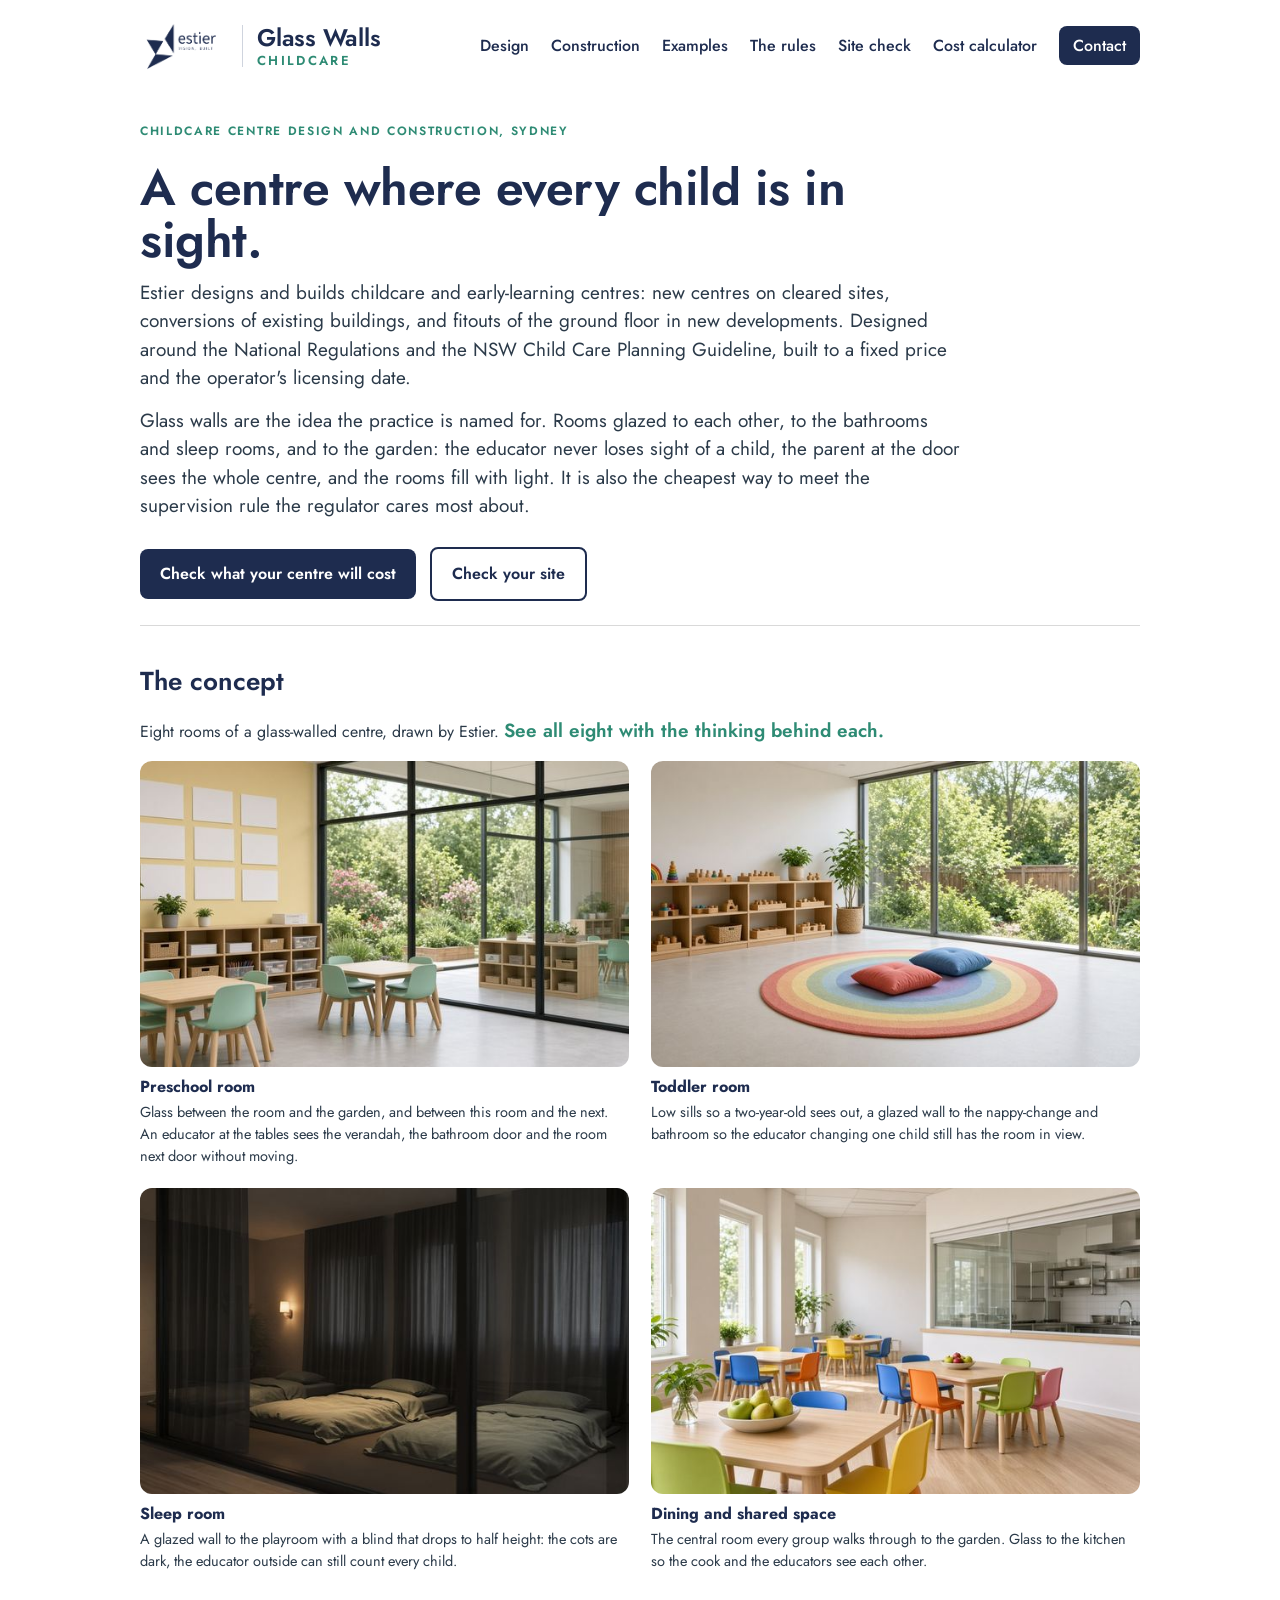
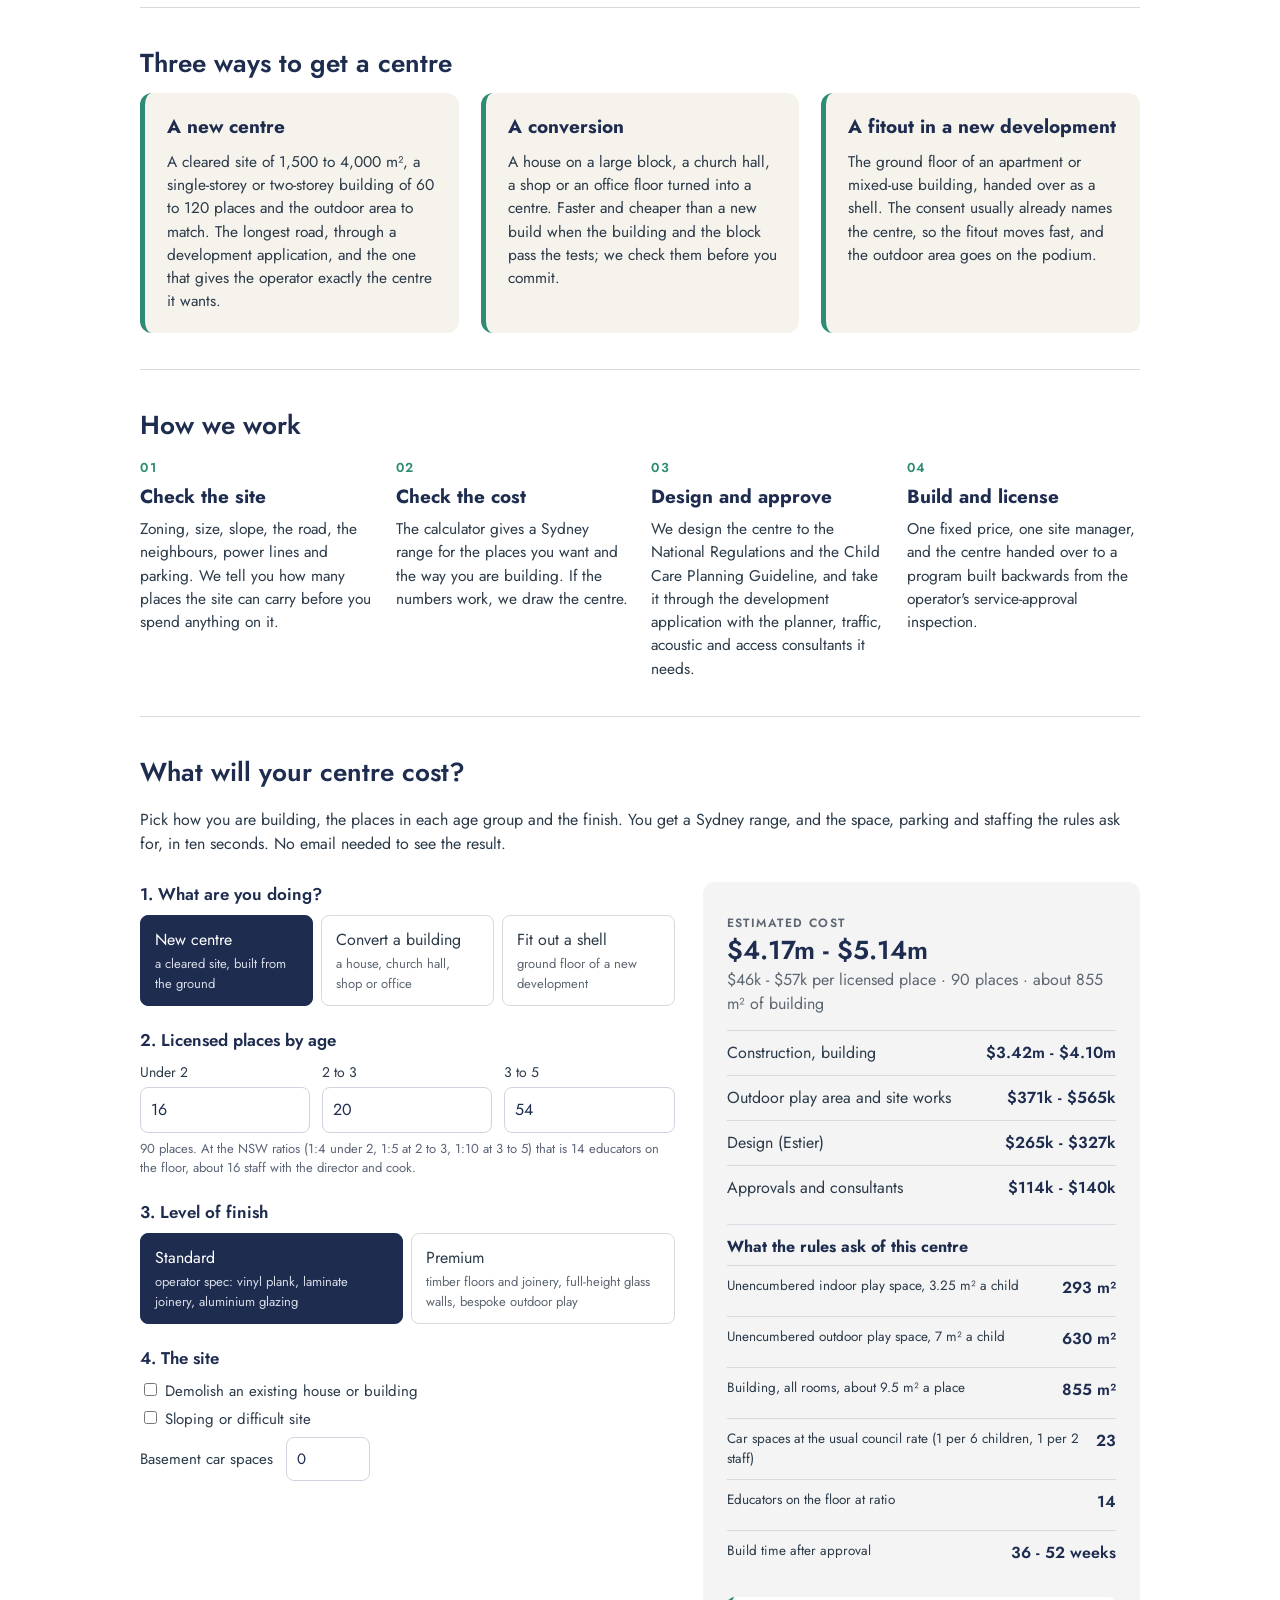
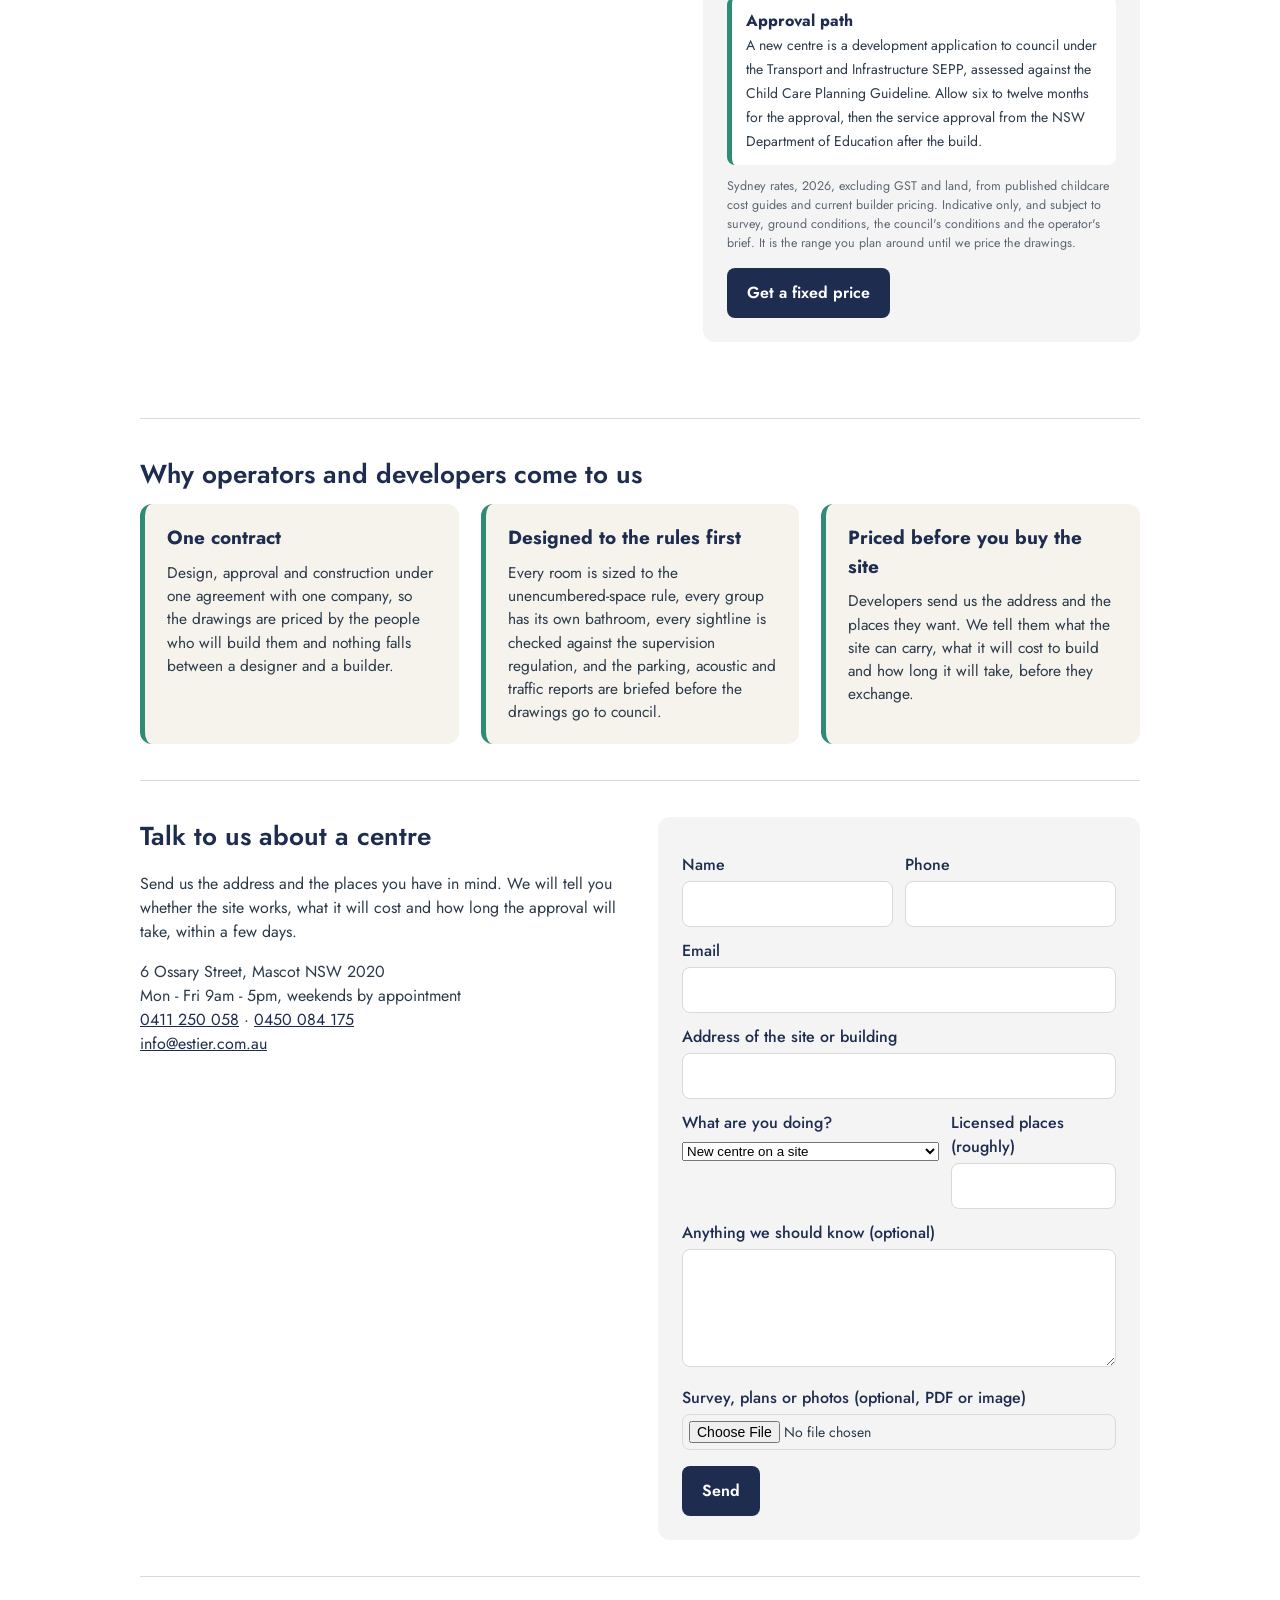
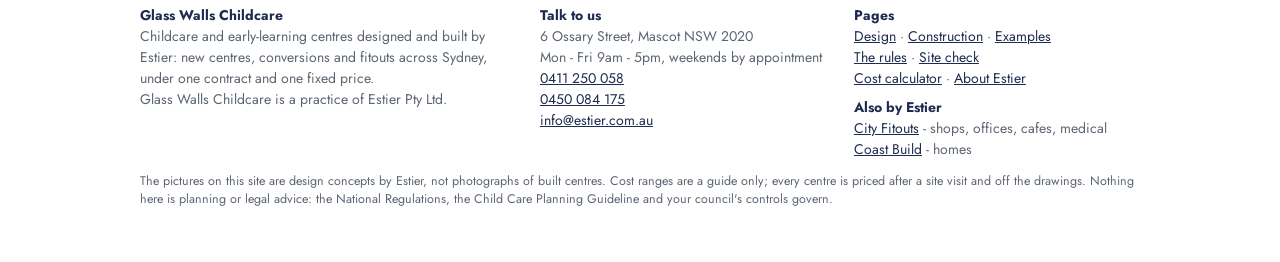
==== index.html @ da76c8db "Glass Walls Childcare: first build of the childcare design-and-construction site Co-Authored-By: Cla" ====
<!doctype html>
<html lang="en-AU">
<head>
<meta charset="utf-8">
<meta name="viewport" content="width=device-width,initial-scale=1">
<title>Glass Walls Childcare - childcare centre design and construction, Sydney | Estier</title>
<meta name="description" content="Estier designs and builds childcare and early-learning centres across Sydney: new centres, conversions and fitouts, designed around the National Regulations and built to a fixed price. Check the cost of your centre in ten seconds.">
<link rel="canonical" href="https://glasswallschildcare.com/">
<meta property="og:title" content="Glass Walls Childcare - childcare centre design and construction, Sydney | Estier">
<meta property="og:description" content="Estier designs and builds childcare and early-learning centres across Sydney: new centres, conversions and fitouts, designed around the National Regulations and built to a fixed price. Check the cost of your centre in ten seconds.">
<meta property="og:url" content="https://glasswallschildcare.com/">
<meta property="og:type" content="website">
<meta property="og:image" content="https://glasswallschildcare.com/images/preschool-room.jpg">
<link rel="icon" href="data:image/svg+xml,%3Csvg xmlns='http://www.w3.org/2000/svg' viewBox='0 0 48 48'%3E%3Crect x='6' y='8' width='36' height='32' rx='3' fill='none' stroke='%231E2C4F' stroke-width='4'/%3E%3Cline x1='24' y1='8' x2='24' y2='40' stroke='%232E8B74' stroke-width='4'/%3E%3Cline x1='6' y1='24' x2='42' y2='24' stroke='%232E8B74' stroke-width='4'/%3E%3C/svg%3E">
<link rel="preconnect" href="https://fonts.googleapis.com"><link rel="preconnect" href="https://fonts.gstatic.com" crossorigin>
<link href="https://fonts.googleapis.com/css2?family=Jost:wght@400;500;600;700&display=swap" rel="stylesheet">
<link rel="stylesheet" href="/style.css">
<link rel="stylesheet" href="/gw.css">
<script async src="https://www.googletagmanager.com/gtag/js?id=G-9XJ7DRJZG0"></script><script>window.dataLayer=window.dataLayer||[];function gtag(){dataLayer.push(arguments);}gtag("js",new Date());gtag("config","G-9XJ7DRJZG0");</script>
</head>
<body>
<div class="wrap">
  <header class="top">
    <a class="brand" href="/"><img src="/images/estier-logo.png" alt="Estier" width="118" height="75"><span class="bname"><b>Glass Walls</b><small>Childcare</small></span></a>
    <nav><a href="/childcare-centre-design-sydney">Design</a><a href="/childcare-centre-construction-sydney">Construction</a><a href="/examples">Examples</a><a href="/childcare-centre-rules-nsw">The rules</a><a href="/childcare-site-check">Site check</a><a href="/childcare-centre-cost">Cost calculator</a><a class="cta" href="/contact">Contact</a></nav>
  </header>

  <section class="hero">
    <div class="kick">Childcare centre design and construction, Sydney</div>
    <h1>A centre where every child is in sight.</h1>
    <p>Estier designs and builds childcare and early-learning centres: new centres on cleared sites, conversions of existing buildings, and fitouts of the ground floor in new developments. Designed around the National Regulations and the NSW Child Care Planning Guideline, built to a fixed price and the operator's licensing date.</p>
    <p>Glass walls are the idea the practice is named for. Rooms glazed to each other, to the bathrooms and sleep rooms, and to the garden: the educator never loses sight of a child, the parent at the door sees the whole centre, and the rooms fill with light. It is also the cheapest way to meet the supervision rule the regulator cares most about.</p>
    <p><a class="btn" href="/childcare-centre-cost">Check what your centre will cost</a> <a class="btn ghost" href="/childcare-site-check">Check your site</a></p>
  </section>
  <section class="band">
    <h2>The concept</h2>
    <p>Eight rooms of a glass-walled centre, drawn by Estier. <a class="textlink" href="/examples">See all eight with the thinking behind each.</a></p>
    <div class="gallery"><figure><a href="/examples#preschool-room"><img src="/images/preschool-room-s.jpg" alt="Preschool room: childcare design concept" loading="lazy" width="640" height="360"></a><figcaption><b>Preschool room</b> Glass between the room and the garden, and between this room and the next. An educator at the tables sees the verandah, the bathroom door and the room next door without moving.</figcaption></figure><figure><a href="/examples#toddler-room"><img src="/images/toddler-room-s.jpg" alt="Toddler room: childcare design concept" loading="lazy" width="640" height="360"></a><figcaption><b>Toddler room</b> Low sills so a two-year-old sees out, a glazed wall to the nappy-change and bathroom so the educator changing one child still has the room in view.</figcaption></figure><figure><a href="/examples#sleep-room"><img src="/images/sleep-room-s.jpg" alt="Sleep room: childcare design concept" loading="lazy" width="640" height="360"></a><figcaption><b>Sleep room</b> A glazed wall to the playroom with a blind that drops to half height: the cots are dark, the educator outside can still count every child.</figcaption></figure><figure><a href="/examples#dining-room"><img src="/images/dining-room-s.jpg" alt="Dining and shared space: childcare design concept" loading="lazy" width="640" height="360"></a><figcaption><b>Dining and shared space</b> The central room every group walks through to the garden. Glass to the kitchen so the cook and the educators see each other.</figcaption></figure></div>
  </section>
  <section class="band">
    <h2>Three ways to get a centre</h2>
    <div class="cards three">
      <div class="card"><h3><a href="/childcare-centre-construction-sydney#new">A new centre</a></h3><p>A cleared site of 1,500 to 4,000 m², a single-storey or two-storey building of 60 to 120 places and the outdoor area to match. The longest road, through a development application, and the one that gives the operator exactly the centre it wants.</p></div>
      <div class="card"><h3><a href="/childcare-centre-construction-sydney#convert">A conversion</a></h3><p>A house on a large block, a church hall, a shop or an office floor turned into a centre. Faster and cheaper than a new build when the building and the block pass the tests; we check them before you commit.</p></div>
      <div class="card"><h3><a href="/childcare-centre-construction-sydney#shell">A fitout in a new development</a></h3><p>The ground floor of an apartment or mixed-use building, handed over as a shell. The consent usually already names the centre, so the fitout moves fast, and the outdoor area goes on the podium.</p></div>
    </div>
  </section>
  
  <section class="band">
    <h2>How we work</h2>
    <div class="steps four">
      <div><span class="num">01</span><h3>Check the site</h3><p>Zoning, size, slope, the road, the neighbours, power lines and parking. We tell you how many places the site can carry before you spend anything on it.</p></div>
      <div><span class="num">02</span><h3>Check the cost</h3><p>The calculator gives a Sydney range for the places you want and the way you are building. If the numbers work, we draw the centre.</p></div>
      <div><span class="num">03</span><h3>Design and approve</h3><p>We design the centre to the National Regulations and the Child Care Planning Guideline, and take it through the development application with the planner, traffic, acoustic and access consultants it needs.</p></div>
      <div><span class="num">04</span><h3>Build and license</h3><p>One fixed price, one site manager, and the centre handed over to a program built backwards from the operator's service-approval inspection.</p></div>
    </div>
  </section>
  
  <section class="band" id="checker">
    <h2>What will your centre cost?</h2>
    <p>Pick how you are building, the places in each age group and the finish. You get a Sydney range, and the space, parking and staffing the rules ask for, in ten seconds. No email needed to see the result.</p>
    
  <div class="calc" id="calc">
    <div>
      <div class="q"><label class="h">1. What are you doing?</label>
        <div class="opts" id="type">
          <button class="opt on" data-v="new">New centre<small>a cleared site, built from the ground</small></button>
          <button class="opt" data-v="conv">Convert a building<small>a house, church hall, shop or office</small></button>
          <button class="opt" data-v="shell">Fit out a shell<small>ground floor of a new development</small></button>
        </div></div>
      <div class="q"><label class="h">2. Licensed places by age</label>
        <div class="three"><div><label for="p0">Under 2</label><input type="number" id="p0" value="16" min="0" max="80" step="1"></div><div><label for="p2">2 to 3</label><input type="number" id="p2" value="20" min="0" max="80" step="1"></div><div><label for="p3">3 to 5</label><input type="number" id="p3" value="54" min="0" max="150" step="1"></div></div>
        <p class="hint" id="placesHint"></p></div>
      <div class="q"><label class="h">3. Level of finish</label>
        <div class="opts" id="grade">
          <button class="opt on" data-v="std">Standard<small>operator spec: vinyl plank, laminate joinery, aluminium glazing</small></button>
          <button class="opt" data-v="prem">Premium<small>timber floors and joinery, full-height glass walls, bespoke outdoor play</small></button>
        </div></div>
      <div class="q"><label class="h">4. The site</label>
        <label class="chk nb"><input type="checkbox" id="demo"> Demolish an existing house or building</label>
        <label class="chk"><input type="checkbox" id="slope"> Sloping or difficult site</label>
        <label class="chk nb">Basement car spaces <input type="number" id="bays" value="0" min="0" max="60" style="width:84px;margin-left:8px"></label></div>
    </div>
    <aside class="result" id="result">
      <div class="cap">Estimated cost</div>
      <div class="big" id="cost">-</div>
      <div class="sub" id="perplace">-</div>
      <div class="row"><span>Construction, building</span><b id="cCon">-</b></div>
      <div class="row"><span>Outdoor play area and site works</span><b id="cOut">-</b></div>
      <div class="row"><span>Design (Estier)</span><b id="cDes">-</b></div>
      <div class="row"><span>Approvals and consultants</span><b id="cApp">-</b></div>
      <div class="mins" id="mins"></div>
      <div class="appr" id="appr"></div>
      <div class="fine">Sydney rates, 2026, excluding GST and land, from published childcare cost guides and current builder pricing. Indicative only, and subject to survey, ground conditions, the council's conditions and the operator's brief. It is the range you plan around until we price the drawings.</div>
      <p style="margin:16px 0 0"><a class="btn" href="/contact">Get a fixed price</a></p>
    </aside>
  </div>

  </section>
  <section class="band">
    <h2>Why operators and developers come to us</h2>
    <div class="cards three">
      <div class="card"><h3>One contract</h3><p>Design, approval and construction under one agreement with one company, so the drawings are priced by the people who will build them and nothing falls between a designer and a builder.</p></div>
      <div class="card"><h3>Designed to the rules first</h3><p>Every room is sized to the unencumbered-space rule, every group has its own bathroom, every sightline is checked against the supervision regulation, and the parking, acoustic and traffic reports are briefed before the drawings go to council.</p></div>
      <div class="card"><h3>Priced before you buy the site</h3><p>Developers send us the address and the places they want. We tell them what the site can carry, what it will cost to build and how long it will take, before they exchange.</p></div>
    </div>
  </section>
  <section class="band two-col">
    <div>
      <h2>Talk to us about a centre</h2>
      <p>Send us the address and the places you have in mind. We will tell you whether the site works, what it will cost and how long the approval will take, within a few days.</p>
      <p>6 Ossary Street, Mascot NSW 2020<br>Mon - Fri 9am - 5pm, weekends by appointment<br><a href="tel:0411250058">0411 250 058</a> · <a href="tel:0450084175">0450 084 175</a><br><a href="mailto:info@estier.com.au">info@estier.com.au</a></p>
    </div>
    
    <form class="form" name="childcare-enquiry" method="POST" enctype="multipart/form-data" data-netlify="true" action="/thanks.html">
      <input type="hidden" name="form-name" value="childcare-enquiry">
      <input type="hidden" name="page" value="home">
      <input type="hidden" name="calculator" id="calcField">
      <div class="two"><div><label for="name">Name</label><input id="name" name="name" required></div><div><label for="phone">Phone</label><input id="phone" name="phone" type="tel" required></div></div>
      <label for="email">Email</label><input id="email" name="email" type="email" required>
      <label for="address">Address of the site or building</label><input id="address" name="address" required>
      <div class="two"><div><label for="ptype">What are you doing?</label>
      <select id="ptype" name="project_type"><option>New centre on a site</option><option>Converting an existing building</option><option>Fitting out a shell in a new development</option><option>Not sure yet - checking a site</option></select></div>
      <div><label for="places">Licensed places (roughly)</label><input id="places" name="places" type="number" min="0" max="300"></div></div>
      <label for="notes">Anything we should know (optional)</label><textarea id="notes" name="notes" rows="4"></textarea>
      <label for="plan">Survey, plans or photos (optional, PDF or image)</label><input type="file" id="plan" name="plan" accept="image/*,.pdf">
      <p style="margin:16px 0 0"><button class="btn" type="submit">Send</button></p>
    </form>
  </section>
<script type="application/ld+json">{"@context":"https://schema.org","@type":"GeneralContractor","name":"Glass Walls Childcare by Estier","url":"https://glasswallschildcare.com/","telephone":"+61 0411 250 058","email":"info@estier.com.au","image":"https://glasswallschildcare.com/images/preschool-room.jpg","areaServed":"Sydney, NSW","address":{"@type":"PostalAddress","streetAddress":"6 Ossary Street","addressLocality":"Mascot","addressRegion":"NSW","postalCode":"2020","addressCountry":"AU"},"description":"Childcare and early-learning centre design and construction in Sydney: new centres, conversions and fitouts, designed to the National Regulations and built to a fixed price."}</script>

<script>
// Sydney 2026 ranges per m2 of building, by scenario and finish. Building area allowed at 9.5 m2 per licensed place (playrooms at 3.25 m2 unencumbered, plus cot rooms, bathrooms, kitchen, laundry, staff, storage, circulation).
const T={new:{name:'New centre',gfa:9.5,r:{std:[4000,4800],prem:[4800,5800]},out:{std:[350,500],prem:[500,750]},site:[150000,250000],weeks:[36,52],
   ap:'A new centre is a development application to council under the Transport and Infrastructure SEPP, assessed against the Child Care Planning Guideline. Allow six to twelve months for the approval, then the service approval from the NSW Department of Education after the build.'},
 conv:{name:'Conversion',gfa:9.5,r:{std:[2600,3300],prem:[3300,4200]},out:{std:[350,500],prem:[500,750]},site:[60000,120000],weeks:[20,30],
   ap:'Converting a building to a centre is a change of use and a development application, with the same space, parking and outdoor rules as a new centre. Existing buildings rarely give 3.25 m2 a child without opening walls, so the structure is checked first.'},
 shell:{name:'Fitout of a shell',gfa:9.5,r:{std:[2000,2600],prem:[2600,3300]},out:{std:[500,800],prem:[800,1100]},site:[0,0],weeks:[14,22],
   ap:'If the development consent already names a centre-based child care facility on the ground floor, the fitout can go through a private certifier. If it does not, it is a development application. The outdoor area is usually a podium or rooftop with a fall-height fence and soft-fall over the slab.'}};
const DES={std:0.07,prem:0.09}, APP={std:0.03,prem:0.04}, ADDS={demo:[40000,80000],bay:[75000,110000],slope:[0.08,0.15]};
const S={type:'new',grade:'std'};
const $=id=>document.getElementById(id);
const money=n=>n>=1000000?'$'+(n/1000000).toFixed(n<10000000?2:1)+'m':'$'+Math.round(n/1000)+'k';
const n=id=>Math.max(0,Math.round(+$(id).value||0));
function calc(){
  const t=T[S.type], g=S.grade, p0=n('p0'), p2=n('p2'), p3=n('p3'), places=p0+p2+p3;
  $('qDemo')&&0; [...document.querySelectorAll('.nb')].forEach(x=>x.style.display=S.type==='shell'?'none':'');
  const ed=Math.ceil(p0/4)+Math.ceil(p2/5)+Math.ceil(p3/10), staff=ed+2;
  const indoor=Math.ceil(places*3.25), outdoor=places*7, gfa=Math.round(places*t.gfa);
  const park=Math.ceil(places/6)+Math.ceil(staff/2);
  $('placesHint').textContent=places?(places+' places. At the NSW ratios (1:4 under 2, 1:5 at 2 to 3, 1:10 at 3 to 5) that is '+ed+' educators on the floor, about '+staff+' staff with the director and cook.'):'Put in the places in each age group.';
  if(!places){ $('cost').textContent='-'; $('perplace').textContent='Put in the licensed places to see the range.'; $('mins').innerHTML=''; return; }
  let con=[gfa*t.r[g][0],gfa*t.r[g][1]];
  if($('slope').checked){con=[con[0]*(1+ADDS.slope[0]),con[1]*(1+ADDS.slope[1])];}
  let out=[outdoor*t.out[g][0]+t.site[0],outdoor*t.out[g][1]+t.site[1]];
  if(S.type!=='shell'){ if($('demo').checked){out[0]+=ADDS.demo[0];out[1]+=ADDS.demo[1];} const b=n('bays'); out[0]+=b*ADDS.bay[0]; out[1]+=b*ADDS.bay[1]; }
  const base=[con[0]+out[0],con[1]+out[1]];
  const des=[base[0]*DES[g],base[1]*DES[g]], app=[base[0]*APP[g],base[1]*APP[g]], tot=[base[0]+des[0]+app[0],base[1]+des[1]+app[1]];
  const rng=r=>money(r[0])+' - '+money(r[1]);
  $('cost').textContent=rng(tot);
  $('perplace').textContent=money(tot[0]/places)+' - '+money(tot[1]/places)+' per licensed place · '+places+' places · about '+gfa.toLocaleString('en-AU')+' m² of building';
  $('cCon').textContent=rng(con); $('cOut').textContent=rng(out); $('cDes').textContent=rng(des); $('cApp').textContent=rng(app);
  $('mins').innerHTML='<b>What the rules ask of this centre</b><div class="row"><span>Unencumbered indoor play space, 3.25 m² a child</span><b>'+indoor+' m²</b></div><div class="row"><span>Unencumbered outdoor play space, 7 m² a child</span><b>'+outdoor+' m²</b></div><div class="row"><span>Building, all rooms, about 9.5 m² a place</span><b>'+gfa.toLocaleString('en-AU')+' m²</b></div><div class="row"><span>Car spaces at the usual council rate (1 per 6 children, 1 per 2 staff)</span><b>'+park+'</b></div><div class="row"><span>Educators on the floor at ratio</span><b>'+ed+'</b></div><div class="row"><span>Build time after approval</span><b>'+t.weeks[0]+' - '+t.weeks[1]+' weeks</b></div>';
  $('appr').innerHTML='<b>Approval path</b><span>'+t.ap+'</span>';
  const line=t.name+' | '+places+' places ('+p0+'/'+p2+'/'+p3+') | '+g+' finish | demo:'+($('demo').checked?'y':'n')+' slope:'+($('slope').checked?'y':'n')+' bays:'+n('bays')+' | '+rng(tot)+' (building '+rng(con)+', outdoor and site '+rng(out)+', design '+rng(des)+', approvals '+rng(app)+')';
  try{sessionStorage.setItem('gw_calc',line)}catch(e){}
  const cf=$('calcField'); if(cf) cf.value=line;
}
$('type').addEventListener('click',e=>{const b=e.target.closest('.opt');if(!b)return;[...$('type').children].forEach(x=>x.classList.remove('on'));b.classList.add('on');S.type=b.dataset.v;calc();});
$('grade').addEventListener('click',e=>{const b=e.target.closest('.opt');if(!b)return;[...$('grade').children].forEach(x=>x.classList.remove('on'));b.classList.add('on');S.grade=b.dataset.v;calc();});
['p0','p2','p3','bays'].forEach(id=>$(id).addEventListener('input',calc));
['demo','slope'].forEach(id=>$(id).addEventListener('change',calc));
const pre=new URLSearchParams(location.search).get('type'); if(pre&&T[pre]){S.type=pre;[...$('type').children].forEach(x=>x.classList.toggle('on',x.dataset.v===pre));}
calc();
</script>

  <footer>
    <div class="fcols">
      <div><b>Glass Walls Childcare</b><br>Childcare and early-learning centres designed and built by Estier: new centres, conversions and fitouts across Sydney, under one contract and one fixed price.<br><span class="muted">Glass Walls Childcare is a practice of Estier Pty Ltd.</span></div>
      <div><b>Talk to us</b><br>6 Ossary Street, Mascot NSW 2020<br>Mon - Fri 9am - 5pm, weekends by appointment<br><a href="tel:0411250058">0411 250 058</a><br><a href="tel:0450084175">0450 084 175</a><br><a href="mailto:info@estier.com.au">info@estier.com.au</a></div>
      <div><b>Pages</b><br><a href="/childcare-centre-design-sydney">Design</a> · <a href="/childcare-centre-construction-sydney">Construction</a> · <a href="/examples">Examples</a><br><a href="/childcare-centre-rules-nsw">The rules</a> · <a href="/childcare-site-check">Site check</a><br><a href="/childcare-centre-cost">Cost calculator</a> · <a href="/about">About Estier</a><br><b style="display:block;margin-top:8px">Also by Estier</b><a href="https://cityfitouts.com.au">City Fitouts</a> - shops, offices, cafes, medical<br><a href="https://coastbuild.com.au">Coast Build</a> - homes</div>
    </div>
    <p class="fine">The pictures on this site are design concepts by Estier, not photographs of built centres. Cost ranges are a guide only; every centre is priced after a site visit and off the drawings. Nothing here is planning or legal advice: the National Regulations, the Child Care Planning Guideline and your council's controls govern.</p>
  </footer>
</div>
</body></html>
---- style.css ----
:root{--navy:#1E2C4F;--amber:#9D3200;--body:#2B3A49;--muted:#5C6672;--lgrey:#D9D9D9;--tint:#F4F4F4;--ok:#2E7D32;--white:#fff}
*{box-sizing:border-box}
html,body{margin:0;font-family:Jost,system-ui,-apple-system,"Segoe UI",Helvetica,Arial,sans-serif;color:var(--body);background:var(--white);line-height:1.5}
a{color:var(--navy)}
.wrap{max-width:1040px;margin:0 auto;padding:0 20px}
header.top{display:flex;align-items:center;justify-content:space-between;padding:18px 0}
.brand{display:flex;align-items:center;gap:10px;text-decoration:none}
.brand svg{width:32px;height:32px}
.brand b{font-size:22px;font-weight:600;color:var(--navy);letter-spacing:-.01em}
.brand b span{color:var(--amber)}
nav a{margin-left:22px;text-decoration:none;font-weight:500;color:var(--navy)}
.hero{padding:26px 0 10px}
.hero h1{font-size:clamp(30px,5vw,50px);line-height:1.05;margin:0 0 12px;color:var(--navy);font-weight:600;letter-spacing:-.01em}
.hero p{font-size:19px;max-width:640px;margin:0 0 6px}
.calc{display:grid;grid-template-columns:1.1fr .9fr;gap:28px;margin:26px 0 40px}
@media(max-width:820px){.calc{grid-template-columns:1fr}}
.q{margin-bottom:22px}
.q label.h{display:block;font-weight:600;color:var(--navy);margin-bottom:8px;font-size:17px}
.opts{display:grid;grid-template-columns:repeat(auto-fit,minmax(150px,1fr));gap:8px}
.opt{border:1.5px solid var(--lgrey);border-radius:8px;padding:12px 14px;cursor:pointer;background:#fff;text-align:left;font:inherit;color:var(--body)}
.opt small{display:block;color:var(--muted);font-size:13px;margin-top:2px}
.opt.on{border-color:var(--navy);background:var(--navy);color:#fff}
.opt.on small{color:#d6dbe6}
input[type=number]{font:inherit;font-size:22px;width:180px;padding:10px 12px;border:1.5px solid var(--lgrey);border-radius:8px;color:var(--navy)}
.chk{display:flex;gap:8px;align-items:flex-start;font-size:15px}
.result{background:var(--tint);border-radius:12px;padding:24px;position:sticky;top:16px;align-self:start}
.result .cap{font-size:12px;letter-spacing:.12em;text-transform:uppercase;color:var(--muted);font-weight:600}
.result .big{font-size:clamp(20px,2.6vw,26px);color:var(--navy);font-weight:600;line-height:1.15;margin:4px 0 2px;white-space:nowrap}
.result .row.sub2{font-size:14px;color:var(--muted);border-top:0;padding:4px 0 2px}
.result .row.tot{border-top:2px solid var(--navy);font-weight:600}
.result .sub{color:var(--muted);margin-bottom:14px}
.result .row{display:flex;justify-content:space-between;gap:12px;padding:10px 0;border-top:1px solid var(--lgrey)}
.result .row b{color:var(--navy);font-weight:600;white-space:nowrap}
.appr{margin-top:14px;border-radius:8px;padding:12px 14px;background:#fff;border-left:5px solid var(--amber)}
.appr b{display:block;color:var(--navy)}
.appr span{font-size:14px}
.fine{font-size:12.5px;color:var(--muted);margin-top:12px}
.btn{display:inline-block;background:var(--navy);color:#fff;border:0;border-radius:8px;padding:13px 20px;font:inherit;font-weight:600;font-size:16px;cursor:pointer;text-decoration:none}
.btn.amber{background:var(--amber);color:#fff}
section.band{padding:36px 0;border-top:1px solid var(--lgrey)}
section h2{color:var(--navy);font-size:26px;margin:0 0 10px;font-weight:600}
.cols{display:grid;grid-template-columns:repeat(auto-fit,minmax(240px,1fr));gap:22px}
.form{background:var(--tint);border-radius:12px;padding:24px;max-width:640px}
.form label{display:block;font-weight:500;color:var(--navy);margin:12px 0 4px}
.form input[type=file]{padding:6px;font-size:14px}
.form input,.form textarea{width:100%;font:inherit;padding:10px 12px;border:1.5px solid var(--lgrey);border-radius:8px}
.form .two{display:grid;grid-template-columns:1fr 1fr;gap:12px}
@media(max-width:600px){.form .two{grid-template-columns:1fr}}
.faq details{border-top:1px solid var(--lgrey);padding:12px 0}
.faq summary{font-weight:600;color:var(--navy);cursor:pointer;font-size:17px}
table{width:100%;border-collapse:collapse;font-size:15px;margin-top:8px}
th{text-align:left;background:var(--lgrey);color:#000;padding:8px 10px;font-weight:600}
td{padding:8px 10px;border-bottom:1px solid var(--lgrey)}
td.n{text-align:right;white-space:nowrap}
footer{padding:28px 0 40px;border-top:1px solid var(--lgrey);font-size:14px;color:var(--muted)}
footer b{color:var(--navy)}
.hide{display:none}
.hero.split{display:grid;grid-template-columns:1.05fr .95fr;gap:32px;align-items:center;padding:18px 0 8px}
.heroimg{min-height:380px;height:100%;border-radius:14px;background:url(/images/cafe.jpg) center 45%/cover no-repeat}
@media(max-width:820px){.hero.split{grid-template-columns:1fr}.heroimg{min-height:240px}}
nav a.cta{background:var(--amber);color:#fff;padding:8px 14px;border-radius:8px}
@media(max-width:900px){nav a{margin-left:12px;font-size:14px}nav a.cta{display:none}}
@media(max-width:640px){header.top{flex-wrap:wrap}nav{width:100%;margin-top:6px;display:flex;flex-wrap:wrap;gap:6px 0}nav a{margin:0 12px 0 0}}
.kick{font-size:12px;letter-spacing:.14em;text-transform:uppercase;color:var(--amber);font-weight:600;margin-bottom:8px}
.hero p b{color:var(--navy)}
.cards{display:grid;gap:12px}
.card{background:var(--tint);border-radius:10px;padding:14px 16px}
.card h3{margin:0 0 4px;color:var(--navy);font-size:17px}
.card p{margin:0;font-size:15px}
ul.tick{margin:0;padding-left:20px}ul.tick li{margin-bottom:8px}
.gallery{display:grid;grid-template-columns:repeat(auto-fit,minmax(220px,1fr));gap:14px}
.gallery figure{margin:0}.gallery img{width:100%;aspect-ratio:16/10;object-fit:cover;border-radius:10px;display:block}
.gallery figcaption{font-size:13px;color:var(--muted);margin-top:6px}
.spaces{display:grid;grid-template-columns:repeat(auto-fit,minmax(200px,1fr));gap:14px}
.spaces a{display:block;text-decoration:none;border-radius:12px;overflow:hidden;background:var(--tint)}
.spaces a img{width:100%;aspect-ratio:16/10;object-fit:cover;display:block}
.spaces a div{padding:10px 12px}
.spaces a b{display:block;color:var(--navy);font-size:17px}
.spaces a span{font-size:13px;color:var(--muted)}
.cta-band{background:var(--tint);border-radius:14px;padding:32px;margin:24px 0;text-align:center;border:0}
.cta-band p{max-width:620px;margin:8px auto}
.guide{max-width:760px}.guide h2{margin-top:30px}.guide p.lead{font-size:19px}.guide ul{padding-left:20px}.guide li{margin-bottom:8px}
.textlink{color:var(--amber);font-weight:600;font-size:19px;text-decoration:none}.textlink:hover{text-decoration:underline}
.ref{margin:12px 0 0;font-size:14px;color:var(--body);background:#fff;border-left:4px solid var(--amber);padding:8px 12px;border-radius:6px}.ref a{color:var(--amber);font-weight:600;text-decoration:none}
---- gw.css ----
/* Glass Walls Childcare additions on top of style.css (shared with Sydney Fitouts / City Fitouts / Coast Build). Navy text, sage-green accent. */
:root{--amber:#2E8B74;--sea:#2E8B74;--sage:#2E8B74;--sand:#F6F3EC}
body{background:#fff}
.kick{color:var(--sage);margin-bottom:22px}
.textlink{color:var(--sage)}
nav a.cta{background:var(--navy)}
.appr{border-left-color:var(--sage)}
.btn.amber{background:var(--navy)}
.btn.ghost{background:#fff;color:var(--navy);border:2px solid var(--navy);margin-left:8px}
header.top .brand{display:flex;align-items:center;gap:14px;text-decoration:none}
header.top .brand img{width:88px;height:auto}
header.top .bname{display:flex;flex-direction:column;line-height:1.05;border-left:1px solid #cfd4de;padding-left:14px}
header.top .bname b{font-size:24px;color:var(--navy);white-space:nowrap}
header.top .bname small{font-size:13px;letter-spacing:.18em;text-transform:uppercase;color:var(--sage);font-weight:600;margin-top:4px}
.hero{padding:30px 0 10px}.hero h1{max-width:820px}.hero p{margin:0 0 14px;max-width:820px}.hero p:last-child{margin-top:26px}
.calc .hint{font-size:13px;color:#5b6477;margin:6px 0 0}.calc .two{display:grid;grid-template-columns:1fr 1fr;gap:12px}.calc .three{display:grid;grid-template-columns:1fr 1fr 1fr;gap:12px}.calc .two label,.calc .three label{display:block;font-size:14px;margin:0 0 4px}.calc input[type=number]{width:100%;max-width:220px;padding:10px;border:1px solid #cfd4de;border-radius:8px;font:inherit}.calc .chk{display:block;margin:6px 0}.calc .opts{flex-wrap:wrap}
.result .mins{margin:14px 0 6px;padding:10px 0 2px;border-top:1px solid #d9dde5}.result .mins b{display:block;margin-bottom:6px;color:var(--navy)}.result .mins .row span{font-size:13.5px}
.steps{display:grid;grid-template-columns:repeat(3,1fr);gap:22px}.steps.four{grid-template-columns:repeat(4,1fr)}
@media(max-width:820px){.steps,.steps.four{grid-template-columns:1fr}.calc .three{grid-template-columns:1fr}header.top .brand img{width:64px}header.top .bname b{font-size:19px}}
.steps .num{font-size:13px;letter-spacing:.14em;color:var(--sage);font-weight:600}
.steps h3{margin:4px 0 6px;color:var(--navy);font-size:19px}.steps p{margin:0;font-size:15.5px}
.cards.three{display:grid;grid-template-columns:repeat(3,1fr);gap:22px}
@media(max-width:820px){.cards.three{grid-template-columns:1fr}}
.card{background:var(--sand);border-radius:12px;padding:20px 22px;border-left:5px solid var(--sage)}.card h3{margin:0 0 8px;font-size:19px;color:var(--navy)}.card h3 a{text-decoration:none;color:var(--navy)}.card p{margin:0;font-size:15.5px}
.gallery{display:grid;grid-template-columns:repeat(2,1fr);gap:22px}
@media(max-width:820px){.gallery{grid-template-columns:1fr}}
.gallery figure{margin:0}.gallery img{width:100%;height:auto;border-radius:12px;display:block}.gallery figcaption{font-size:14.5px;margin-top:8px;color:var(--body)}.gallery figcaption b{color:var(--navy);display:block;font-size:16px;margin-bottom:2px}
.examples figure{display:grid;grid-template-columns:3fr 2fr;gap:28px;align-items:center;margin:0 0 44px}
.examples figure.flip{grid-template-columns:2fr 3fr}.examples figure.flip img{order:2}
@media(max-width:820px){.examples figure,.examples figure.flip{grid-template-columns:1fr}.examples figure.flip img{order:0}}
.examples img{width:100%;height:auto;border-radius:12px;display:block}.examples h2{margin:0 0 8px;font-size:24px}.examples p{margin:0 0 8px;font-size:16px}.examples .tag{display:inline-block;font-size:12px;letter-spacing:.14em;text-transform:uppercase;color:var(--sage);font-weight:600;margin-top:6px}
.two-col{display:grid;grid-template-columns:1fr 1fr;gap:36px;align-items:start}
@media(max-width:820px){.two-col{grid-template-columns:1fr}}
.two-col img{width:100%;height:auto;border-radius:12px;display:block}.cap{font-size:13.5px;color:#5b6477;margin:8px 0 0}
.ticks{list-style:none;padding:0;margin:0}.ticks li{position:relative;padding-left:28px;margin:0 0 10px;font-size:16px}.ticks li:before{content:"";position:absolute;left:0;top:7px;width:12px;height:12px;border-radius:50%;background:var(--sage)}
.tests{padding-left:22px;margin:0}.tests li{margin:0 0 14px;font-size:16px}.tests li b{color:var(--navy)}
table.rules{width:100%;border-collapse:collapse;font-size:15px;margin:10px 0 0}table.rules th{text-align:left;background:#D9D9D9;color:#000;padding:10px 12px;font-weight:600}table.rules td{padding:10px 12px;border-bottom:1px solid #e3e6ec;vertical-align:top}table.rules td:first-child{white-space:nowrap;color:var(--navy);font-weight:600}
@media(max-width:820px){table.rules td:first-child{white-space:normal}}
.fcols{display:grid;grid-template-columns:1.3fr 1fr 1fr;gap:28px}@media(max-width:820px){.fcols{grid-template-columns:1fr}}
.muted{color:#5b6477;font-size:14px}
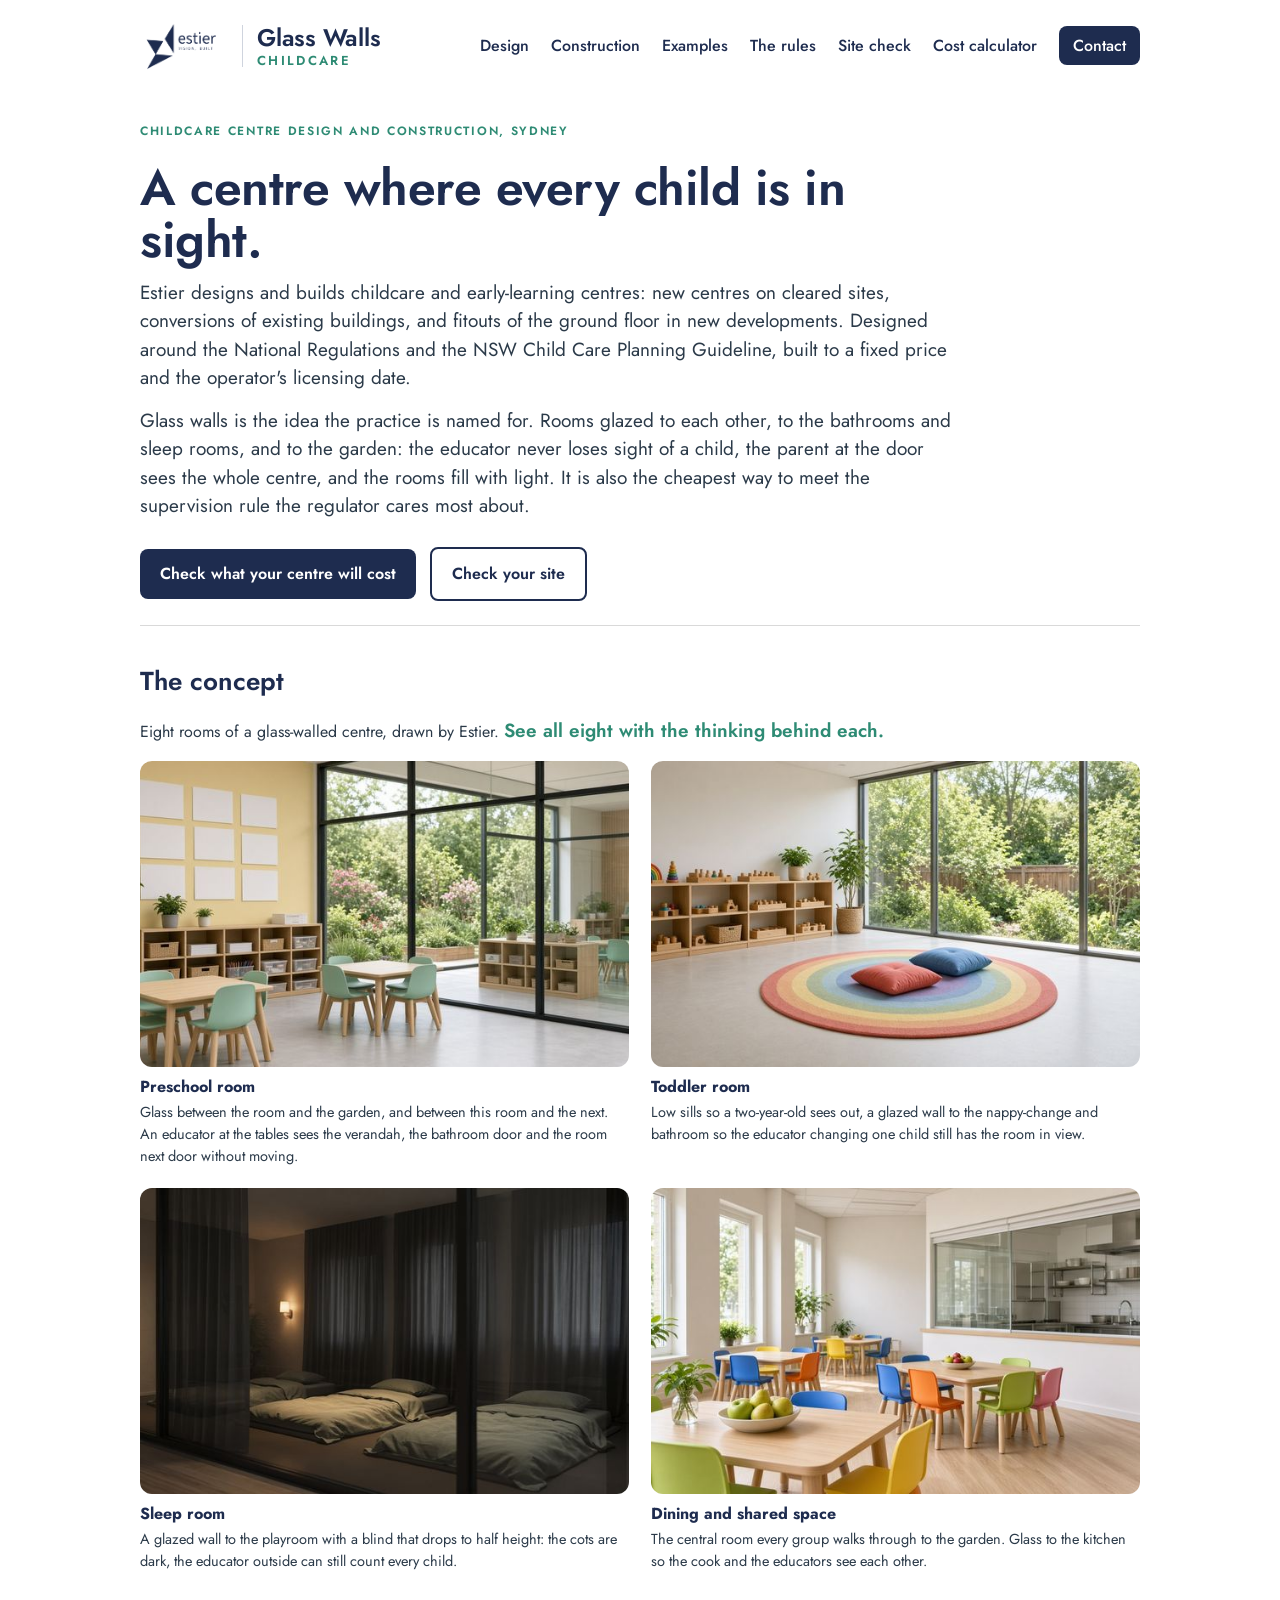
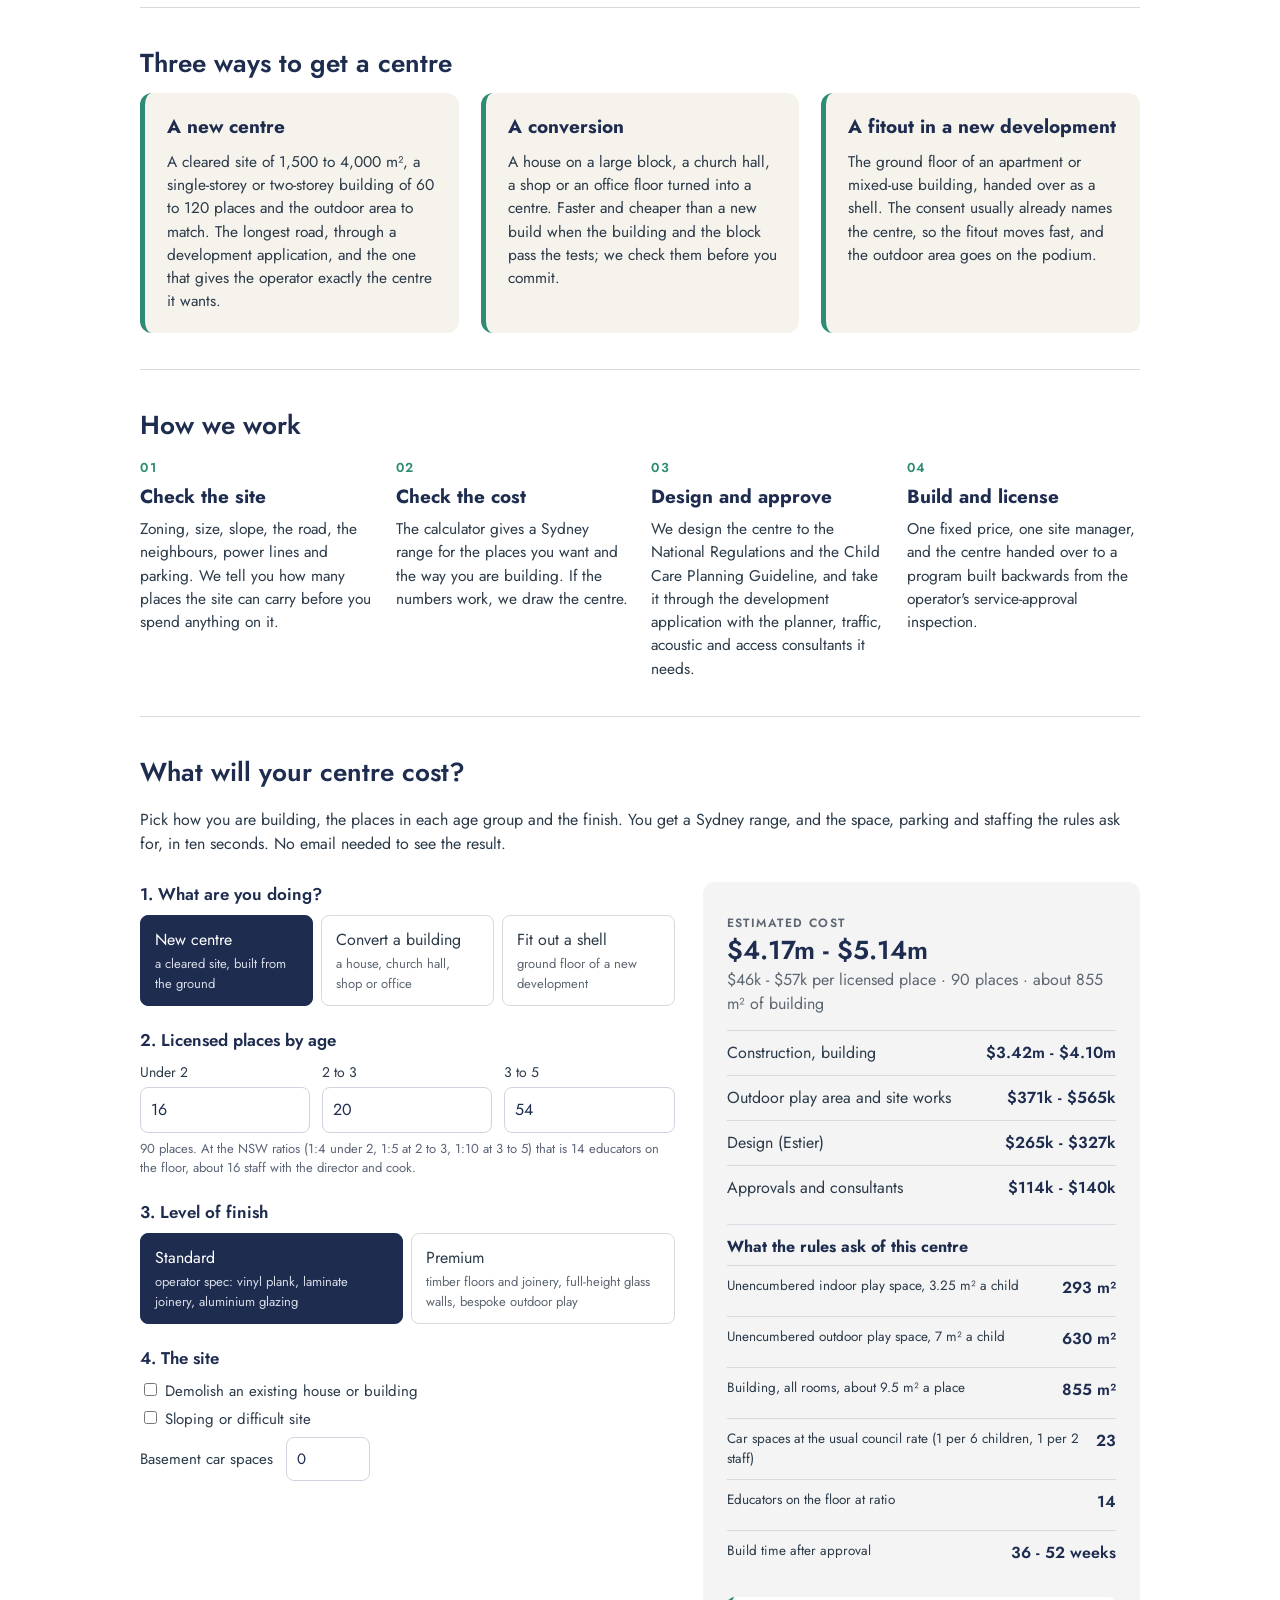
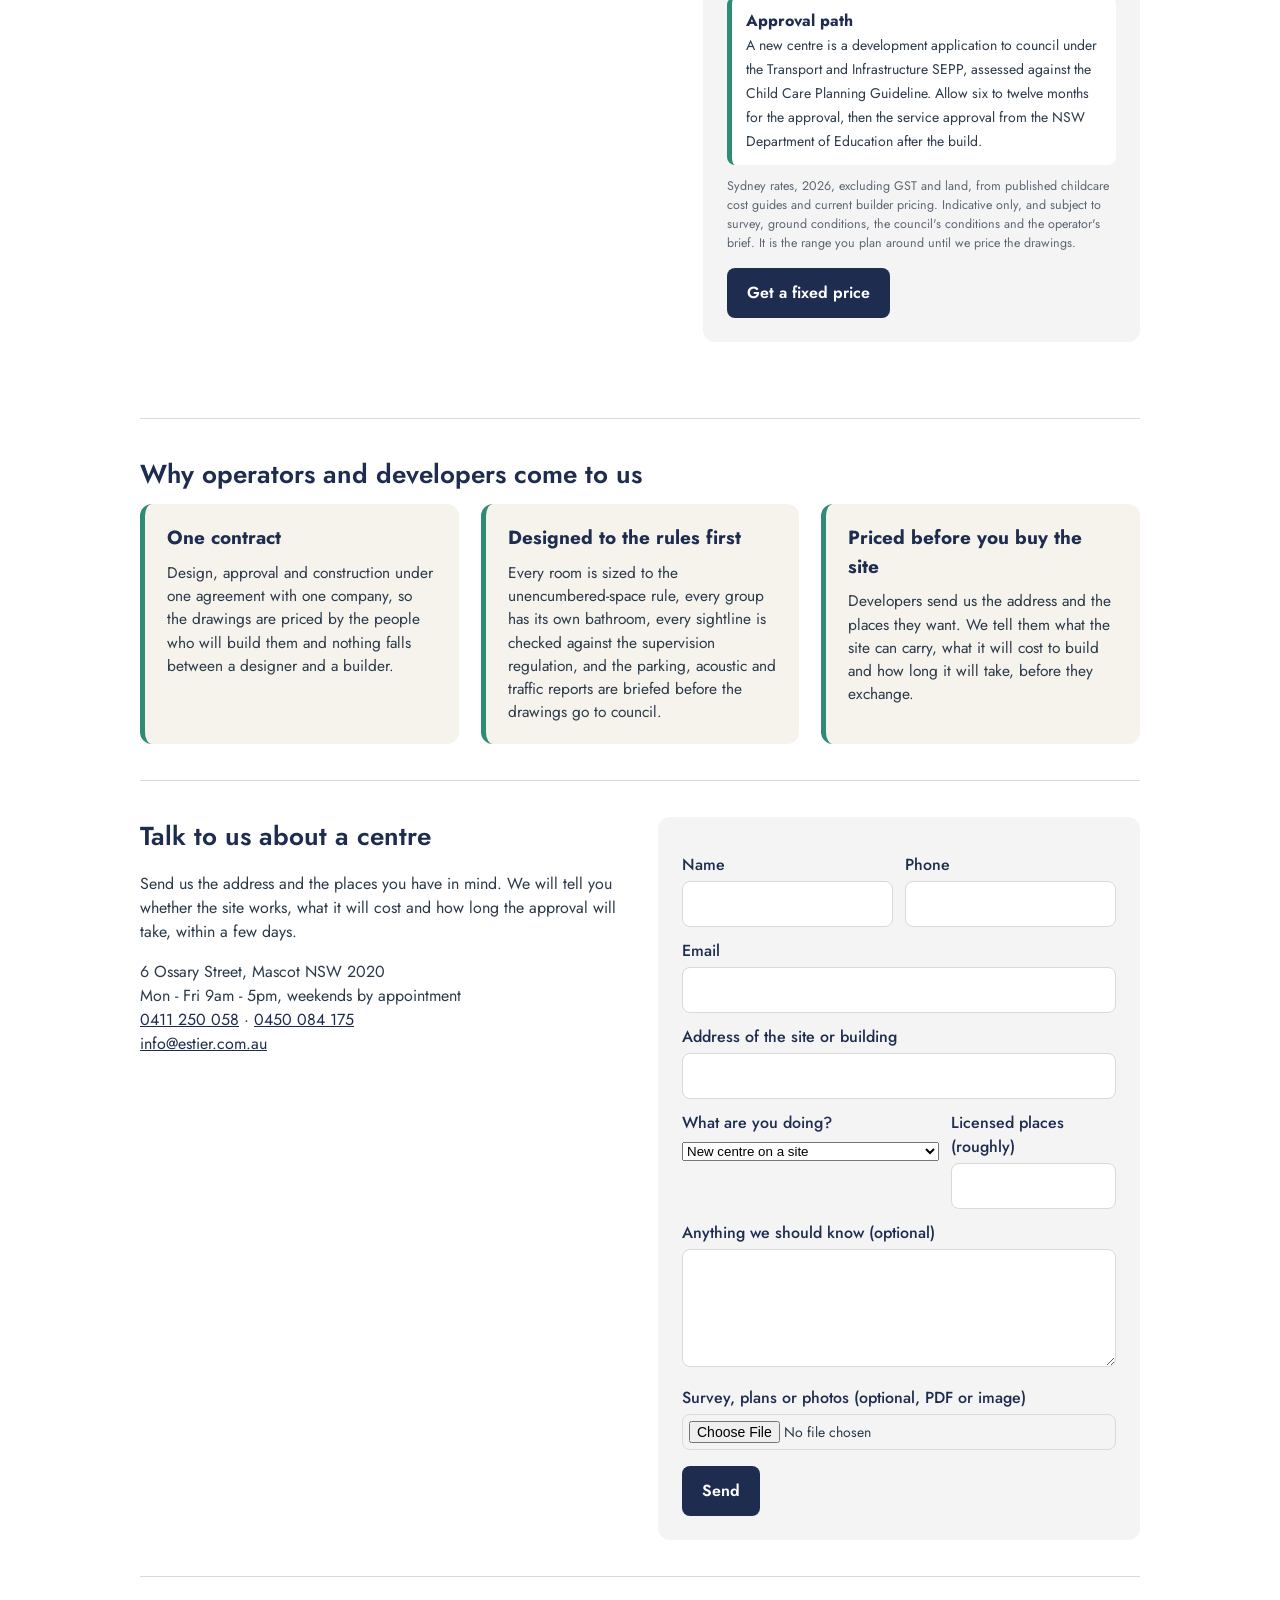
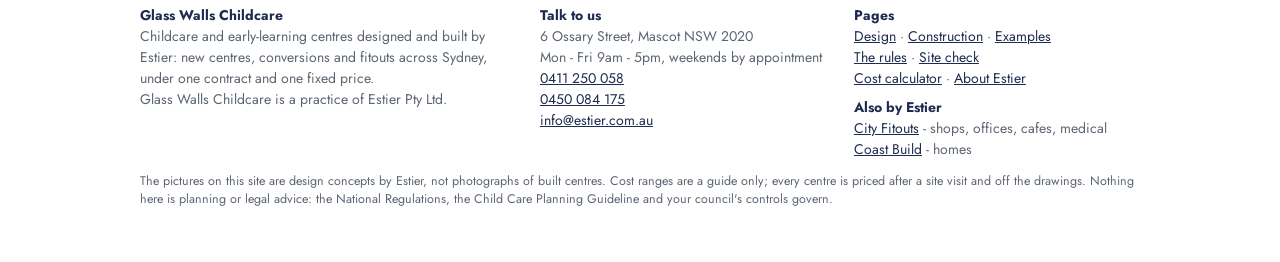
==== commit b9930d9f: "Home: Mike's wording for the glass walls line Co-Authored-By: Claude Fable 5.1 <noreply@anthropic.co" ====
--- a/index.html
+++ b/index.html
@@ -29,7 +29,7 @@
     <div class="kick">Childcare centre design and construction, Sydney</div>
     <h1>A centre where every child is in sight.</h1>
     <p>Estier designs and builds childcare and early-learning centres: new centres on cleared sites, conversions of existing buildings, and fitouts of the ground floor in new developments. Designed around the National Regulations and the NSW Child Care Planning Guideline, built to a fixed price and the operator's licensing date.</p>
-    <p>Glass walls are the idea the practice is named for. Rooms glazed to each other, to the bathrooms and sleep rooms, and to the garden: the educator never loses sight of a child, the parent at the door sees the whole centre, and the rooms fill with light. It is also the cheapest way to meet the supervision rule the regulator cares most about.</p>
+    <p>Glass walls is the idea the practice is named for. Rooms glazed to each other, to the bathrooms and sleep rooms, and to the garden: the educator never loses sight of a child, the parent at the door sees the whole centre, and the rooms fill with light. It is also the cheapest way to meet the supervision rule the regulator cares most about.</p>
     <p><a class="btn" href="/childcare-centre-cost">Check what your centre will cost</a> <a class="btn ghost" href="/childcare-site-check">Check your site</a></p>
   </section>
   <section class="band">
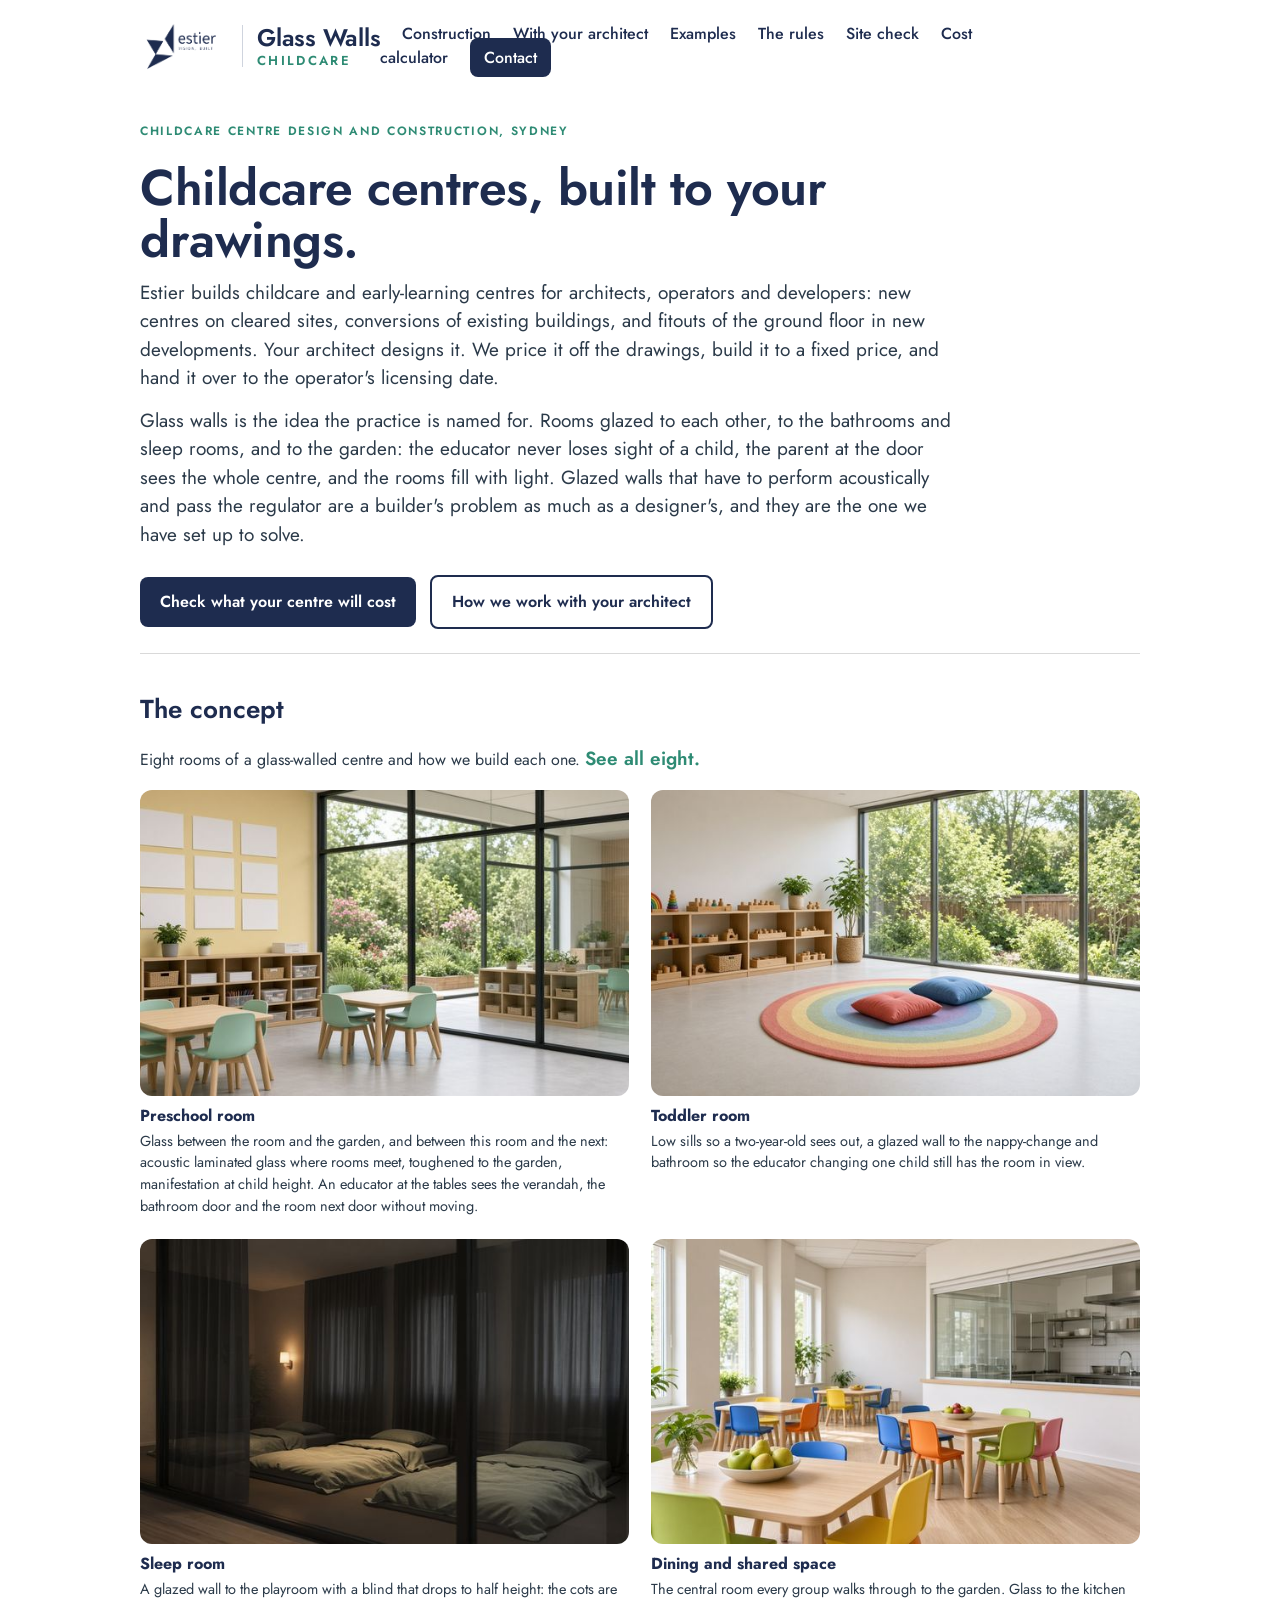
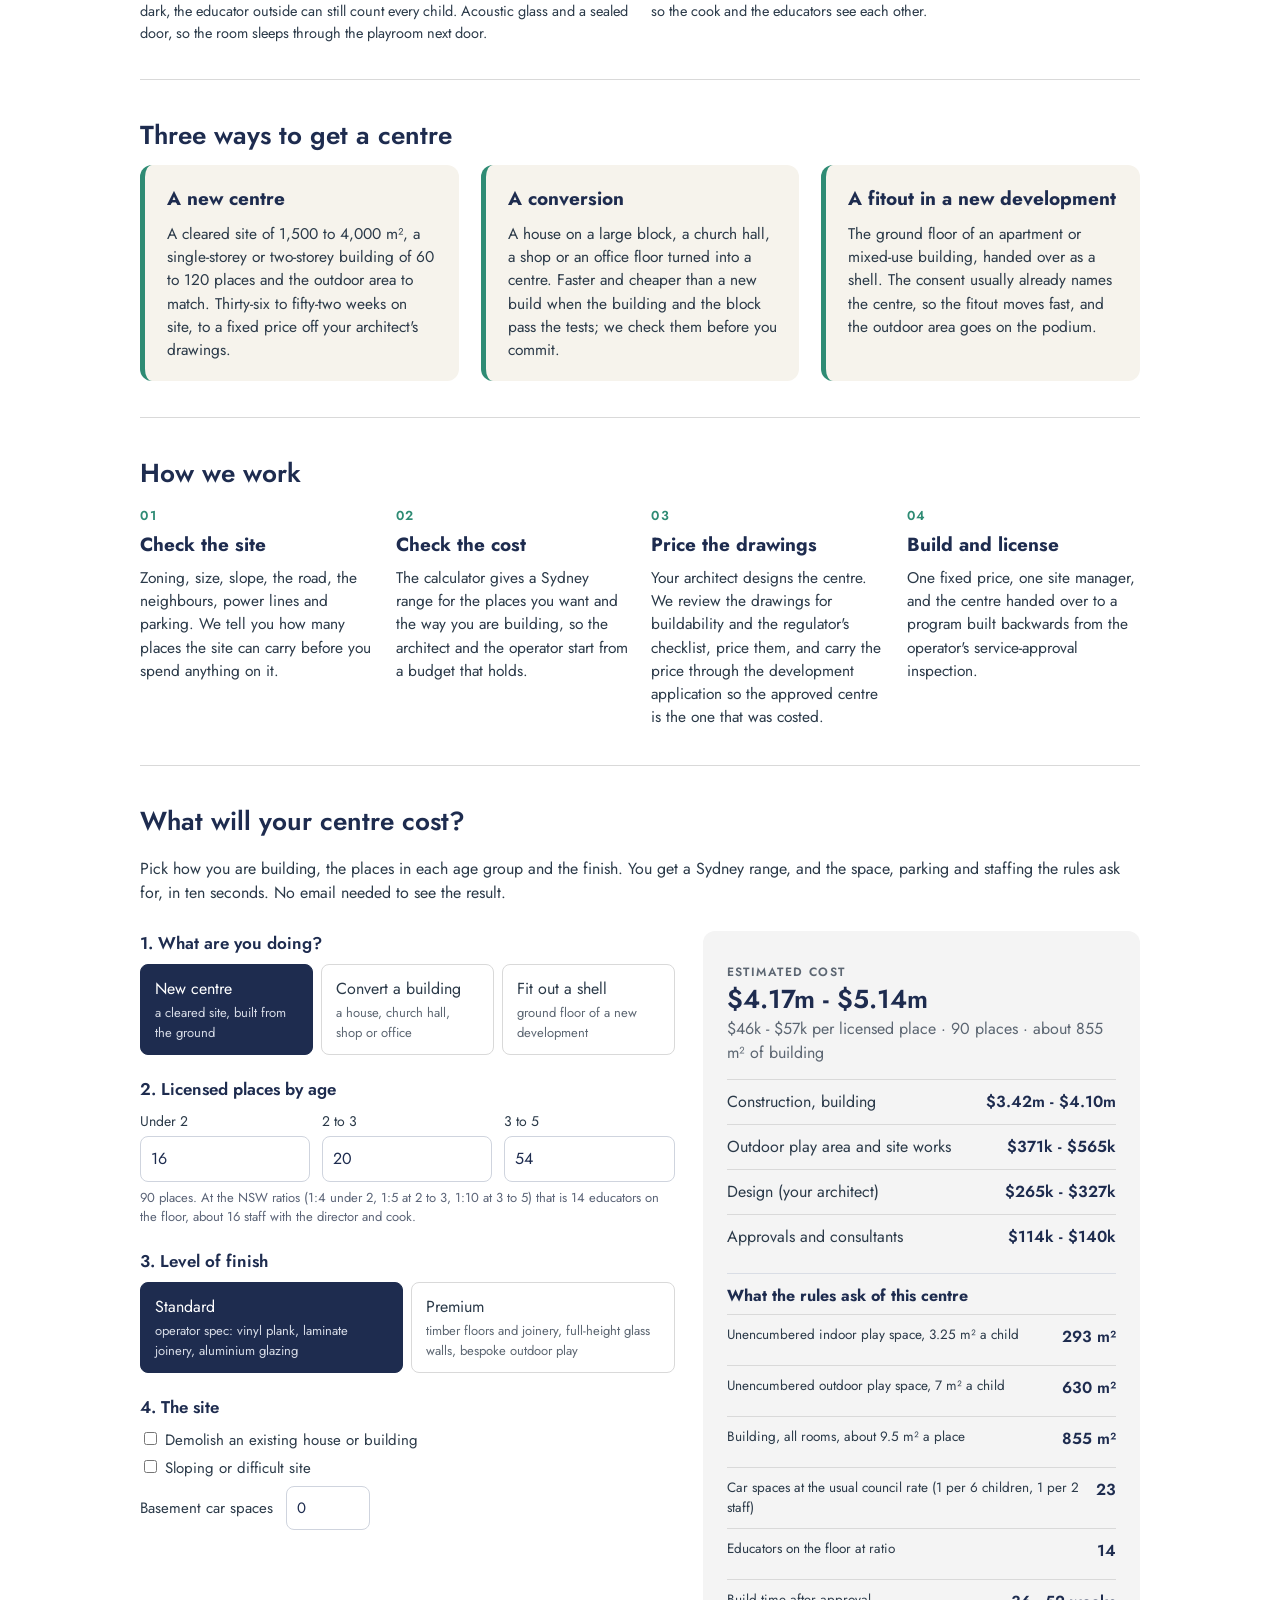
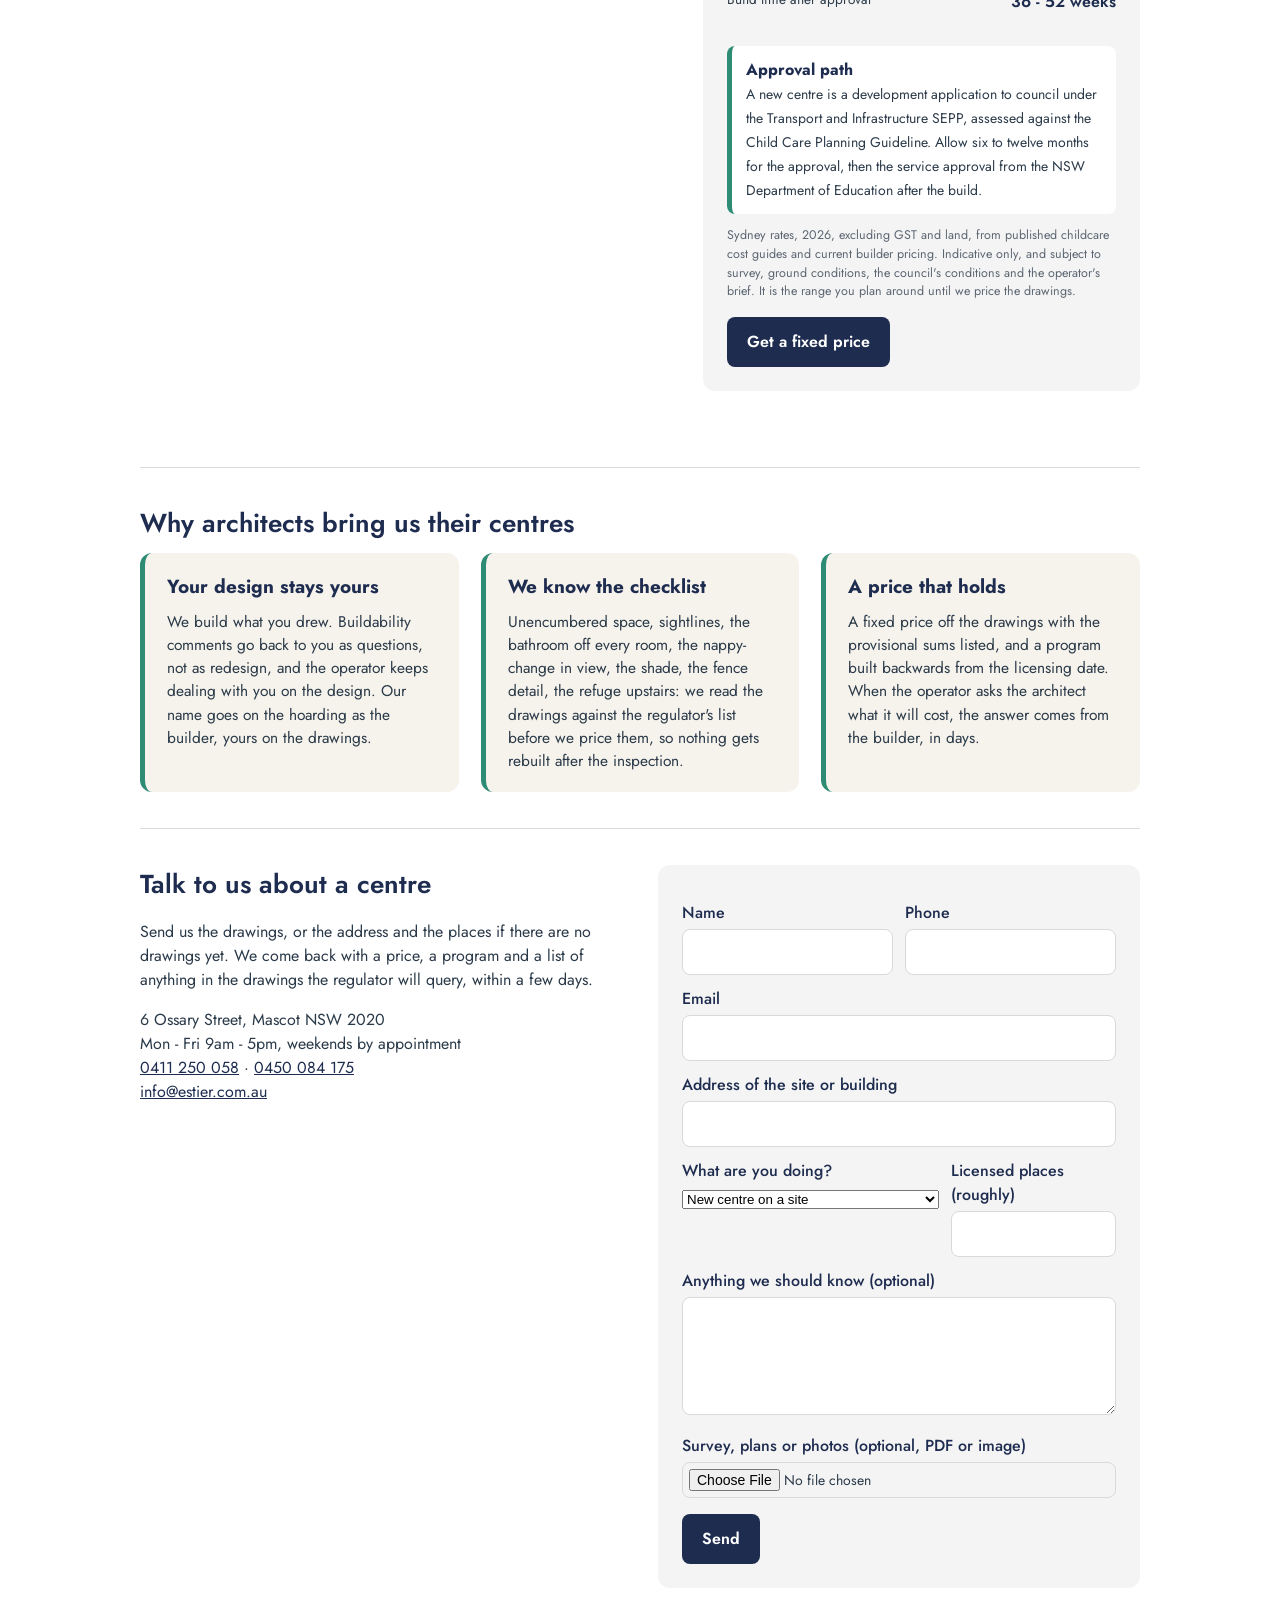
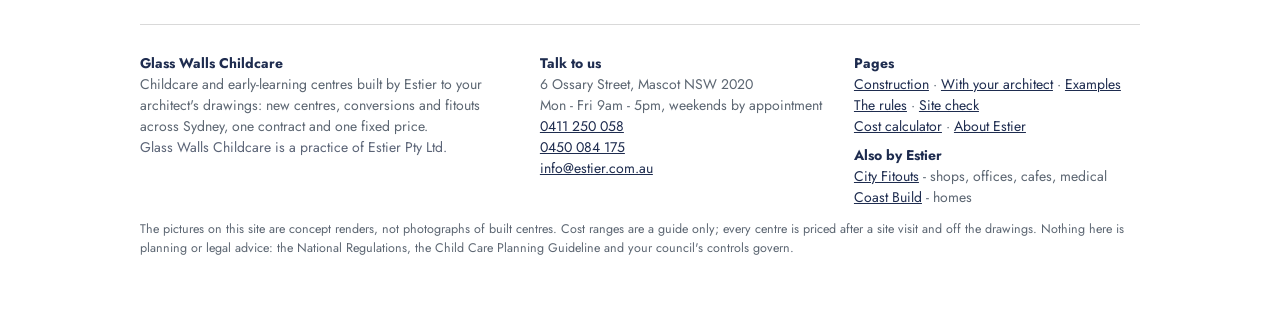
==== commit 211064c1: "Reframe around construction for architects: Working with your architect page replaces Design Co-Auth" ====
--- a/index.html
+++ b/index.html
@@ -3,11 +3,11 @@
 <head>
 <meta charset="utf-8">
 <meta name="viewport" content="width=device-width,initial-scale=1">
-<title>Glass Walls Childcare - childcare centre design and construction, Sydney | Estier</title>
-<meta name="description" content="Estier designs and builds childcare and early-learning centres across Sydney: new centres, conversions and fitouts, designed around the National Regulations and built to a fixed price. Check the cost of your centre in ten seconds.">
+<title>Glass Walls Childcare - childcare centre builders, Sydney | Estier</title>
+<meta name="description" content="Estier builds childcare and early-learning centres across Sydney to your architect's drawings: new centres, conversions and fitouts, priced off the drawings and built to the licensing date. Check the cost of your centre in ten seconds.">
 <link rel="canonical" href="https://glasswallschildcare.com/">
-<meta property="og:title" content="Glass Walls Childcare - childcare centre design and construction, Sydney | Estier">
-<meta property="og:description" content="Estier designs and builds childcare and early-learning centres across Sydney: new centres, conversions and fitouts, designed around the National Regulations and built to a fixed price. Check the cost of your centre in ten seconds.">
+<meta property="og:title" content="Glass Walls Childcare - childcare centre builders, Sydney | Estier">
+<meta property="og:description" content="Estier builds childcare and early-learning centres across Sydney to your architect's drawings: new centres, conversions and fitouts, priced off the drawings and built to the licensing date. Check the cost of your centre in ten seconds.">
 <meta property="og:url" content="https://glasswallschildcare.com/">
 <meta property="og:type" content="website">
 <meta property="og:image" content="https://glasswallschildcare.com/images/preschool-room.jpg">
@@ -22,25 +22,25 @@
 <div class="wrap">
   <header class="top">
     <a class="brand" href="/"><img src="/images/estier-logo.png" alt="Estier" width="118" height="75"><span class="bname"><b>Glass Walls</b><small>Childcare</small></span></a>
-    <nav><a href="/childcare-centre-design-sydney">Design</a><a href="/childcare-centre-construction-sydney">Construction</a><a href="/examples">Examples</a><a href="/childcare-centre-rules-nsw">The rules</a><a href="/childcare-site-check">Site check</a><a href="/childcare-centre-cost">Cost calculator</a><a class="cta" href="/contact">Contact</a></nav>
+    <nav><a href="/childcare-centre-construction-sydney">Construction</a><a href="/working-with-architects">With your architect</a><a href="/examples">Examples</a><a href="/childcare-centre-rules-nsw">The rules</a><a href="/childcare-site-check">Site check</a><a href="/childcare-centre-cost">Cost calculator</a><a class="cta" href="/contact">Contact</a></nav>
   </header>
 
   <section class="hero">
     <div class="kick">Childcare centre design and construction, Sydney</div>
-    <h1>A centre where every child is in sight.</h1>
-    <p>Estier designs and builds childcare and early-learning centres: new centres on cleared sites, conversions of existing buildings, and fitouts of the ground floor in new developments. Designed around the National Regulations and the NSW Child Care Planning Guideline, built to a fixed price and the operator's licensing date.</p>
-    <p>Glass walls is the idea the practice is named for. Rooms glazed to each other, to the bathrooms and sleep rooms, and to the garden: the educator never loses sight of a child, the parent at the door sees the whole centre, and the rooms fill with light. It is also the cheapest way to meet the supervision rule the regulator cares most about.</p>
-    <p><a class="btn" href="/childcare-centre-cost">Check what your centre will cost</a> <a class="btn ghost" href="/childcare-site-check">Check your site</a></p>
+    <h1>Childcare centres, built to your drawings.</h1>
+    <p>Estier builds childcare and early-learning centres for architects, operators and developers: new centres on cleared sites, conversions of existing buildings, and fitouts of the ground floor in new developments. Your architect designs it. We price it off the drawings, build it to a fixed price, and hand it over to the operator's licensing date.</p>
+    <p>Glass walls is the idea the practice is named for. Rooms glazed to each other, to the bathrooms and sleep rooms, and to the garden: the educator never loses sight of a child, the parent at the door sees the whole centre, and the rooms fill with light. Glazed walls that have to perform acoustically and pass the regulator are a builder's problem as much as a designer's, and they are the one we have set up to solve.</p>
+    <p><a class="btn" href="/childcare-centre-cost">Check what your centre will cost</a> <a class="btn ghost" href="/working-with-architects">How we work with your architect</a></p>
   </section>
   <section class="band">
     <h2>The concept</h2>
-    <p>Eight rooms of a glass-walled centre, drawn by Estier. <a class="textlink" href="/examples">See all eight with the thinking behind each.</a></p>
-    <div class="gallery"><figure><a href="/examples#preschool-room"><img src="/images/preschool-room-s.jpg" alt="Preschool room: childcare design concept" loading="lazy" width="640" height="360"></a><figcaption><b>Preschool room</b> Glass between the room and the garden, and between this room and the next. An educator at the tables sees the verandah, the bathroom door and the room next door without moving.</figcaption></figure><figure><a href="/examples#toddler-room"><img src="/images/toddler-room-s.jpg" alt="Toddler room: childcare design concept" loading="lazy" width="640" height="360"></a><figcaption><b>Toddler room</b> Low sills so a two-year-old sees out, a glazed wall to the nappy-change and bathroom so the educator changing one child still has the room in view.</figcaption></figure><figure><a href="/examples#sleep-room"><img src="/images/sleep-room-s.jpg" alt="Sleep room: childcare design concept" loading="lazy" width="640" height="360"></a><figcaption><b>Sleep room</b> A glazed wall to the playroom with a blind that drops to half height: the cots are dark, the educator outside can still count every child.</figcaption></figure><figure><a href="/examples#dining-room"><img src="/images/dining-room-s.jpg" alt="Dining and shared space: childcare design concept" loading="lazy" width="640" height="360"></a><figcaption><b>Dining and shared space</b> The central room every group walks through to the garden. Glass to the kitchen so the cook and the educators see each other.</figcaption></figure></div>
+    <p>Eight rooms of a glass-walled centre and how we build each one. <a class="textlink" href="/examples">See all eight.</a></p>
+    <div class="gallery"><figure><a href="/examples#preschool-room"><img src="/images/preschool-room-s.jpg" alt="Preschool room: childcare concept render" loading="lazy" width="640" height="360"></a><figcaption><b>Preschool room</b> Glass between the room and the garden, and between this room and the next: acoustic laminated glass where rooms meet, toughened to the garden, manifestation at child height. An educator at the tables sees the verandah, the bathroom door and the room next door without moving.</figcaption></figure><figure><a href="/examples#toddler-room"><img src="/images/toddler-room-s.jpg" alt="Toddler room: childcare concept render" loading="lazy" width="640" height="360"></a><figcaption><b>Toddler room</b> Low sills so a two-year-old sees out, a glazed wall to the nappy-change and bathroom so the educator changing one child still has the room in view.</figcaption></figure><figure><a href="/examples#sleep-room"><img src="/images/sleep-room-s.jpg" alt="Sleep room: childcare concept render" loading="lazy" width="640" height="360"></a><figcaption><b>Sleep room</b> A glazed wall to the playroom with a blind that drops to half height: the cots are dark, the educator outside can still count every child. Acoustic glass and a sealed door, so the room sleeps through the playroom next door.</figcaption></figure><figure><a href="/examples#dining-room"><img src="/images/dining-room-s.jpg" alt="Dining and shared space: childcare concept render" loading="lazy" width="640" height="360"></a><figcaption><b>Dining and shared space</b> The central room every group walks through to the garden. Glass to the kitchen so the cook and the educators see each other.</figcaption></figure></div>
   </section>
   <section class="band">
     <h2>Three ways to get a centre</h2>
     <div class="cards three">
-      <div class="card"><h3><a href="/childcare-centre-construction-sydney#new">A new centre</a></h3><p>A cleared site of 1,500 to 4,000 m², a single-storey or two-storey building of 60 to 120 places and the outdoor area to match. The longest road, through a development application, and the one that gives the operator exactly the centre it wants.</p></div>
+      <div class="card"><h3><a href="/childcare-centre-construction-sydney#new">A new centre</a></h3><p>A cleared site of 1,500 to 4,000 m², a single-storey or two-storey building of 60 to 120 places and the outdoor area to match. Thirty-six to fifty-two weeks on site, to a fixed price off your architect's drawings.</p></div>
       <div class="card"><h3><a href="/childcare-centre-construction-sydney#convert">A conversion</a></h3><p>A house on a large block, a church hall, a shop or an office floor turned into a centre. Faster and cheaper than a new build when the building and the block pass the tests; we check them before you commit.</p></div>
       <div class="card"><h3><a href="/childcare-centre-construction-sydney#shell">A fitout in a new development</a></h3><p>The ground floor of an apartment or mixed-use building, handed over as a shell. The consent usually already names the centre, so the fitout moves fast, and the outdoor area goes on the podium.</p></div>
     </div>
@@ -50,8 +50,8 @@
     <h2>How we work</h2>
     <div class="steps four">
       <div><span class="num">01</span><h3>Check the site</h3><p>Zoning, size, slope, the road, the neighbours, power lines and parking. We tell you how many places the site can carry before you spend anything on it.</p></div>
-      <div><span class="num">02</span><h3>Check the cost</h3><p>The calculator gives a Sydney range for the places you want and the way you are building. If the numbers work, we draw the centre.</p></div>
-      <div><span class="num">03</span><h3>Design and approve</h3><p>We design the centre to the National Regulations and the Child Care Planning Guideline, and take it through the development application with the planner, traffic, acoustic and access consultants it needs.</p></div>
+      <div><span class="num">02</span><h3>Check the cost</h3><p>The calculator gives a Sydney range for the places you want and the way you are building, so the architect and the operator start from a budget that holds.</p></div>
+      <div><span class="num">03</span><h3>Price the drawings</h3><p>Your architect designs the centre. We review the drawings for buildability and the regulator's checklist, price them, and carry the price through the development application so the approved centre is the one that was costed.</p></div>
       <div><span class="num">04</span><h3>Build and license</h3><p>One fixed price, one site manager, and the centre handed over to a program built backwards from the operator's service-approval inspection.</p></div>
     </div>
   </section>
@@ -87,7 +87,7 @@
       <div class="sub" id="perplace">-</div>
       <div class="row"><span>Construction, building</span><b id="cCon">-</b></div>
       <div class="row"><span>Outdoor play area and site works</span><b id="cOut">-</b></div>
-      <div class="row"><span>Design (Estier)</span><b id="cDes">-</b></div>
+      <div class="row"><span>Design (your architect)</span><b id="cDes">-</b></div>
       <div class="row"><span>Approvals and consultants</span><b id="cApp">-</b></div>
       <div class="mins" id="mins"></div>
       <div class="appr" id="appr"></div>
@@ -98,17 +98,17 @@
 
   </section>
   <section class="band">
-    <h2>Why operators and developers come to us</h2>
+    <h2>Why architects bring us their centres</h2>
     <div class="cards three">
-      <div class="card"><h3>One contract</h3><p>Design, approval and construction under one agreement with one company, so the drawings are priced by the people who will build them and nothing falls between a designer and a builder.</p></div>
-      <div class="card"><h3>Designed to the rules first</h3><p>Every room is sized to the unencumbered-space rule, every group has its own bathroom, every sightline is checked against the supervision regulation, and the parking, acoustic and traffic reports are briefed before the drawings go to council.</p></div>
-      <div class="card"><h3>Priced before you buy the site</h3><p>Developers send us the address and the places they want. We tell them what the site can carry, what it will cost to build and how long it will take, before they exchange.</p></div>
+      <div class="card"><h3>Your design stays yours</h3><p>We build what you drew. Buildability comments go back to you as questions, not as redesign, and the operator keeps dealing with you on the design. Our name goes on the hoarding as the builder, yours on the drawings.</p></div>
+      <div class="card"><h3>We know the checklist</h3><p>Unencumbered space, sightlines, the bathroom off every room, the nappy-change in view, the shade, the fence detail, the refuge upstairs: we read the drawings against the regulator's list before we price them, so nothing gets rebuilt after the inspection.</p></div>
+      <div class="card"><h3>A price that holds</h3><p>A fixed price off the drawings with the provisional sums listed, and a program built backwards from the licensing date. When the operator asks the architect what it will cost, the answer comes from the builder, in days.</p></div>
     </div>
   </section>
   <section class="band two-col">
     <div>
       <h2>Talk to us about a centre</h2>
-      <p>Send us the address and the places you have in mind. We will tell you whether the site works, what it will cost and how long the approval will take, within a few days.</p>
+      <p>Send us the drawings, or the address and the places if there are no drawings yet. We come back with a price, a program and a list of anything in the drawings the regulator will query, within a few days.</p>
       <p>6 Ossary Street, Mascot NSW 2020<br>Mon - Fri 9am - 5pm, weekends by appointment<br><a href="tel:0411250058">0411 250 058</a> · <a href="tel:0450084175">0450 084 175</a><br><a href="mailto:info@estier.com.au">info@estier.com.au</a></p>
     </div>
     
@@ -127,7 +127,7 @@
       <p style="margin:16px 0 0"><button class="btn" type="submit">Send</button></p>
     </form>
   </section>
-<script type="application/ld+json">{"@context":"https://schema.org","@type":"GeneralContractor","name":"Glass Walls Childcare by Estier","url":"https://glasswallschildcare.com/","telephone":"+61 0411 250 058","email":"info@estier.com.au","image":"https://glasswallschildcare.com/images/preschool-room.jpg","areaServed":"Sydney, NSW","address":{"@type":"PostalAddress","streetAddress":"6 Ossary Street","addressLocality":"Mascot","addressRegion":"NSW","postalCode":"2020","addressCountry":"AU"},"description":"Childcare and early-learning centre design and construction in Sydney: new centres, conversions and fitouts, designed to the National Regulations and built to a fixed price."}</script>
+<script type="application/ld+json">{"@context":"https://schema.org","@type":"GeneralContractor","name":"Glass Walls Childcare by Estier","url":"https://glasswallschildcare.com/","telephone":"+61 0411 250 058","email":"info@estier.com.au","image":"https://glasswallschildcare.com/images/preschool-room.jpg","areaServed":"Sydney, NSW","address":{"@type":"PostalAddress","streetAddress":"6 Ossary Street","addressLocality":"Mascot","addressRegion":"NSW","postalCode":"2020","addressCountry":"AU"},"description":"Childcare and early-learning centre construction in Sydney: new centres, conversions and fitouts built to architects' drawings at a fixed price."}</script>
 
 <script>
 // Sydney 2026 ranges per m2 of building, by scenario and finish. Building area allowed at 9.5 m2 per licensed place (playrooms at 3.25 m2 unencumbered, plus cot rooms, bathrooms, kitchen, laundry, staff, storage, circulation).
@@ -176,11 +176,11 @@
 
   <footer>
     <div class="fcols">
-      <div><b>Glass Walls Childcare</b><br>Childcare and early-learning centres designed and built by Estier: new centres, conversions and fitouts across Sydney, under one contract and one fixed price.<br><span class="muted">Glass Walls Childcare is a practice of Estier Pty Ltd.</span></div>
+      <div><b>Glass Walls Childcare</b><br>Childcare and early-learning centres built by Estier to your architect's drawings: new centres, conversions and fitouts across Sydney, one contract and one fixed price.<br><span class="muted">Glass Walls Childcare is a practice of Estier Pty Ltd.</span></div>
       <div><b>Talk to us</b><br>6 Ossary Street, Mascot NSW 2020<br>Mon - Fri 9am - 5pm, weekends by appointment<br><a href="tel:0411250058">0411 250 058</a><br><a href="tel:0450084175">0450 084 175</a><br><a href="mailto:info@estier.com.au">info@estier.com.au</a></div>
-      <div><b>Pages</b><br><a href="/childcare-centre-design-sydney">Design</a> · <a href="/childcare-centre-construction-sydney">Construction</a> · <a href="/examples">Examples</a><br><a href="/childcare-centre-rules-nsw">The rules</a> · <a href="/childcare-site-check">Site check</a><br><a href="/childcare-centre-cost">Cost calculator</a> · <a href="/about">About Estier</a><br><b style="display:block;margin-top:8px">Also by Estier</b><a href="https://cityfitouts.com.au">City Fitouts</a> - shops, offices, cafes, medical<br><a href="https://coastbuild.com.au">Coast Build</a> - homes</div>
+      <div><b>Pages</b><br><a href="/childcare-centre-construction-sydney">Construction</a> · <a href="/working-with-architects">With your architect</a> · <a href="/examples">Examples</a><br><a href="/childcare-centre-rules-nsw">The rules</a> · <a href="/childcare-site-check">Site check</a><br><a href="/childcare-centre-cost">Cost calculator</a> · <a href="/about">About Estier</a><br><b style="display:block;margin-top:8px">Also by Estier</b><a href="https://cityfitouts.com.au">City Fitouts</a> - shops, offices, cafes, medical<br><a href="https://coastbuild.com.au">Coast Build</a> - homes</div>
     </div>
-    <p class="fine">The pictures on this site are design concepts by Estier, not photographs of built centres. Cost ranges are a guide only; every centre is priced after a site visit and off the drawings. Nothing here is planning or legal advice: the National Regulations, the Child Care Planning Guideline and your council's controls govern.</p>
+    <p class="fine">The pictures on this site are concept renders, not photographs of built centres. Cost ranges are a guide only; every centre is priced after a site visit and off the drawings. Nothing here is planning or legal advice: the National Regulations, the Child Care Planning Guideline and your council's controls govern.</p>
   </footer>
 </div>
 </body></html>
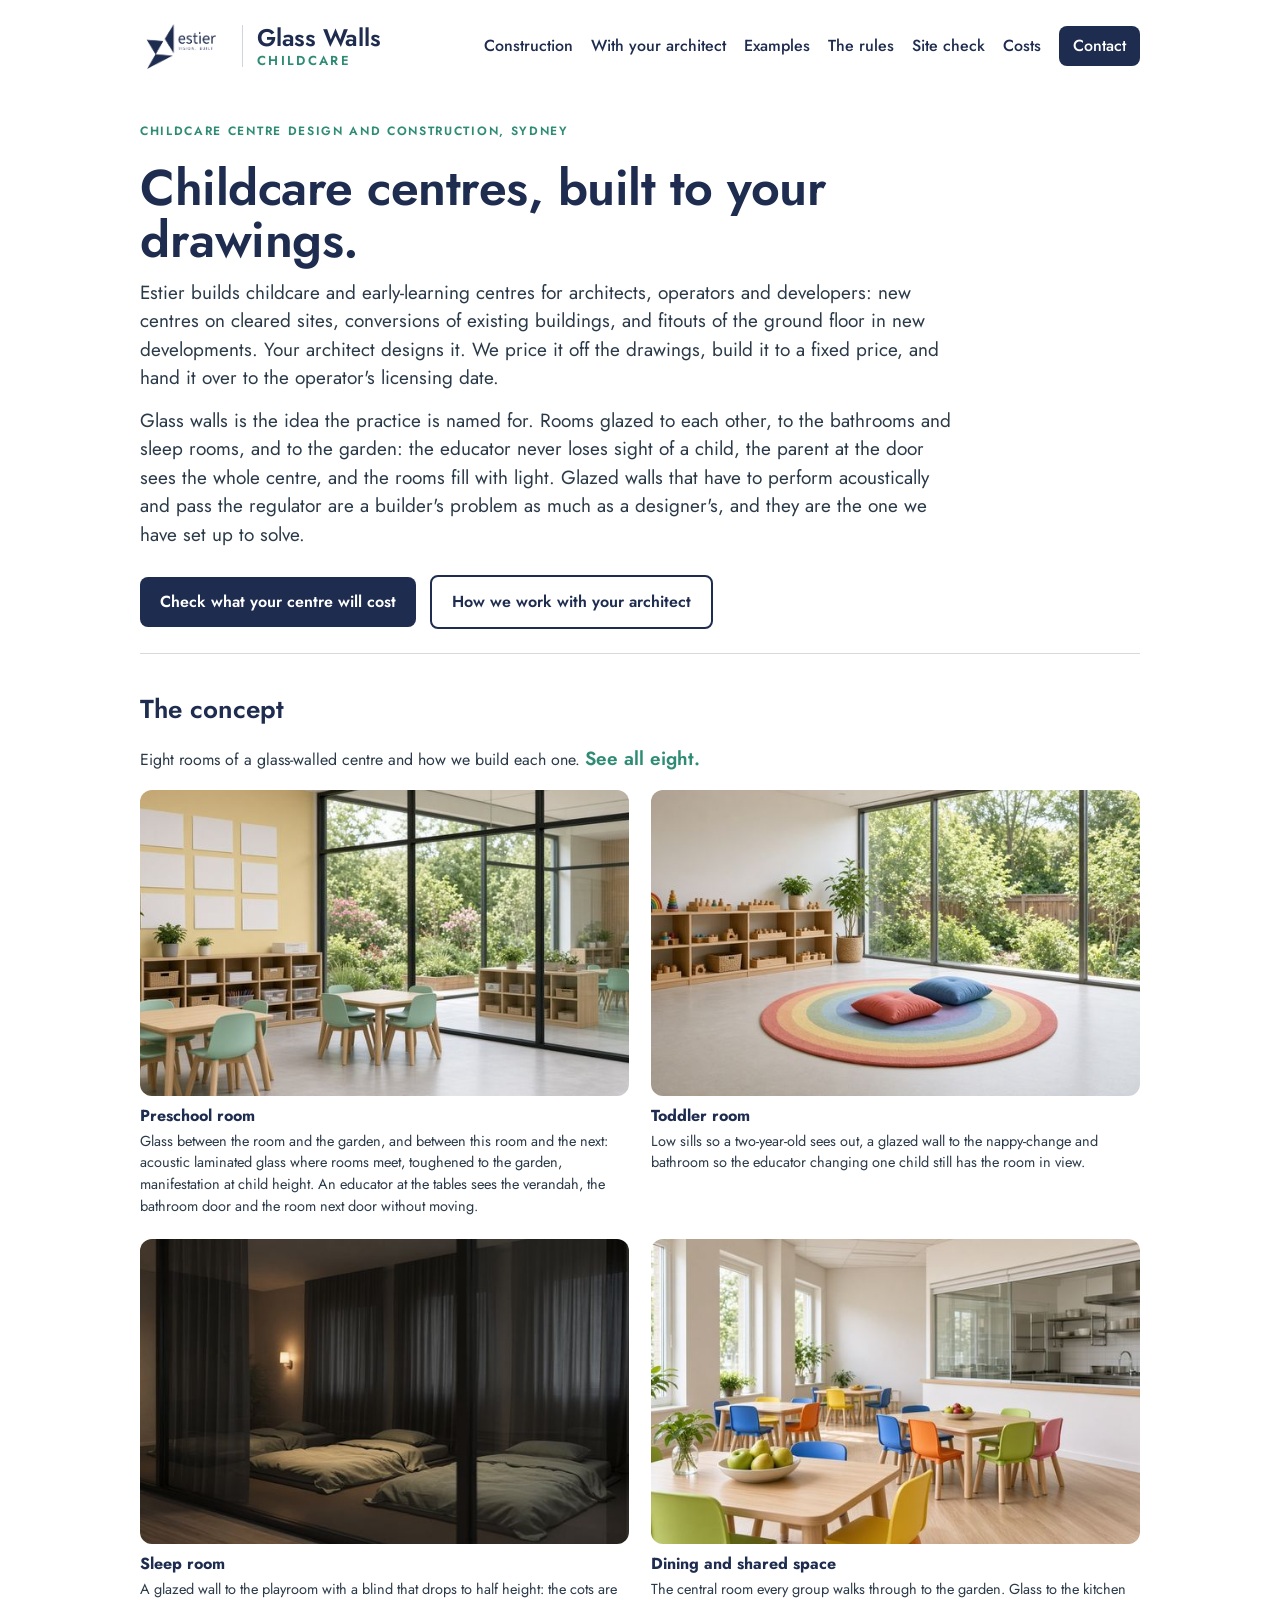
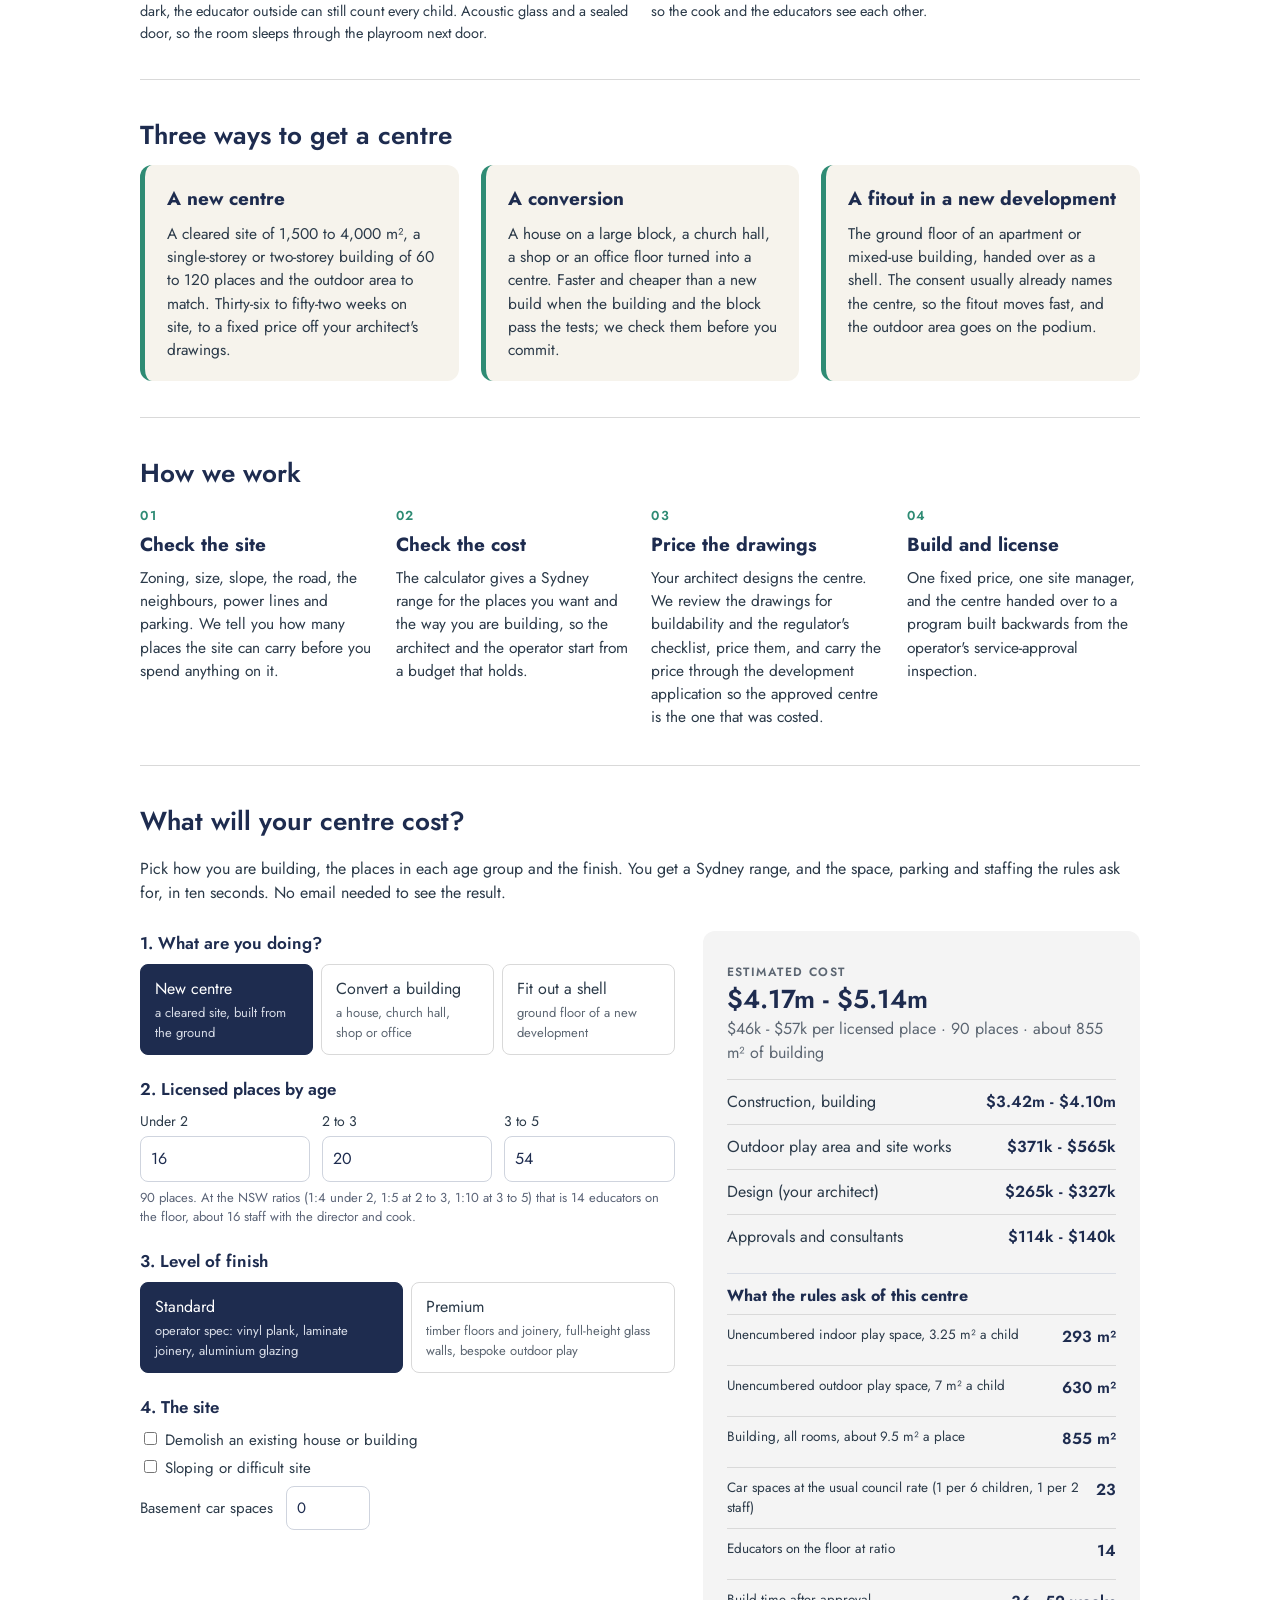
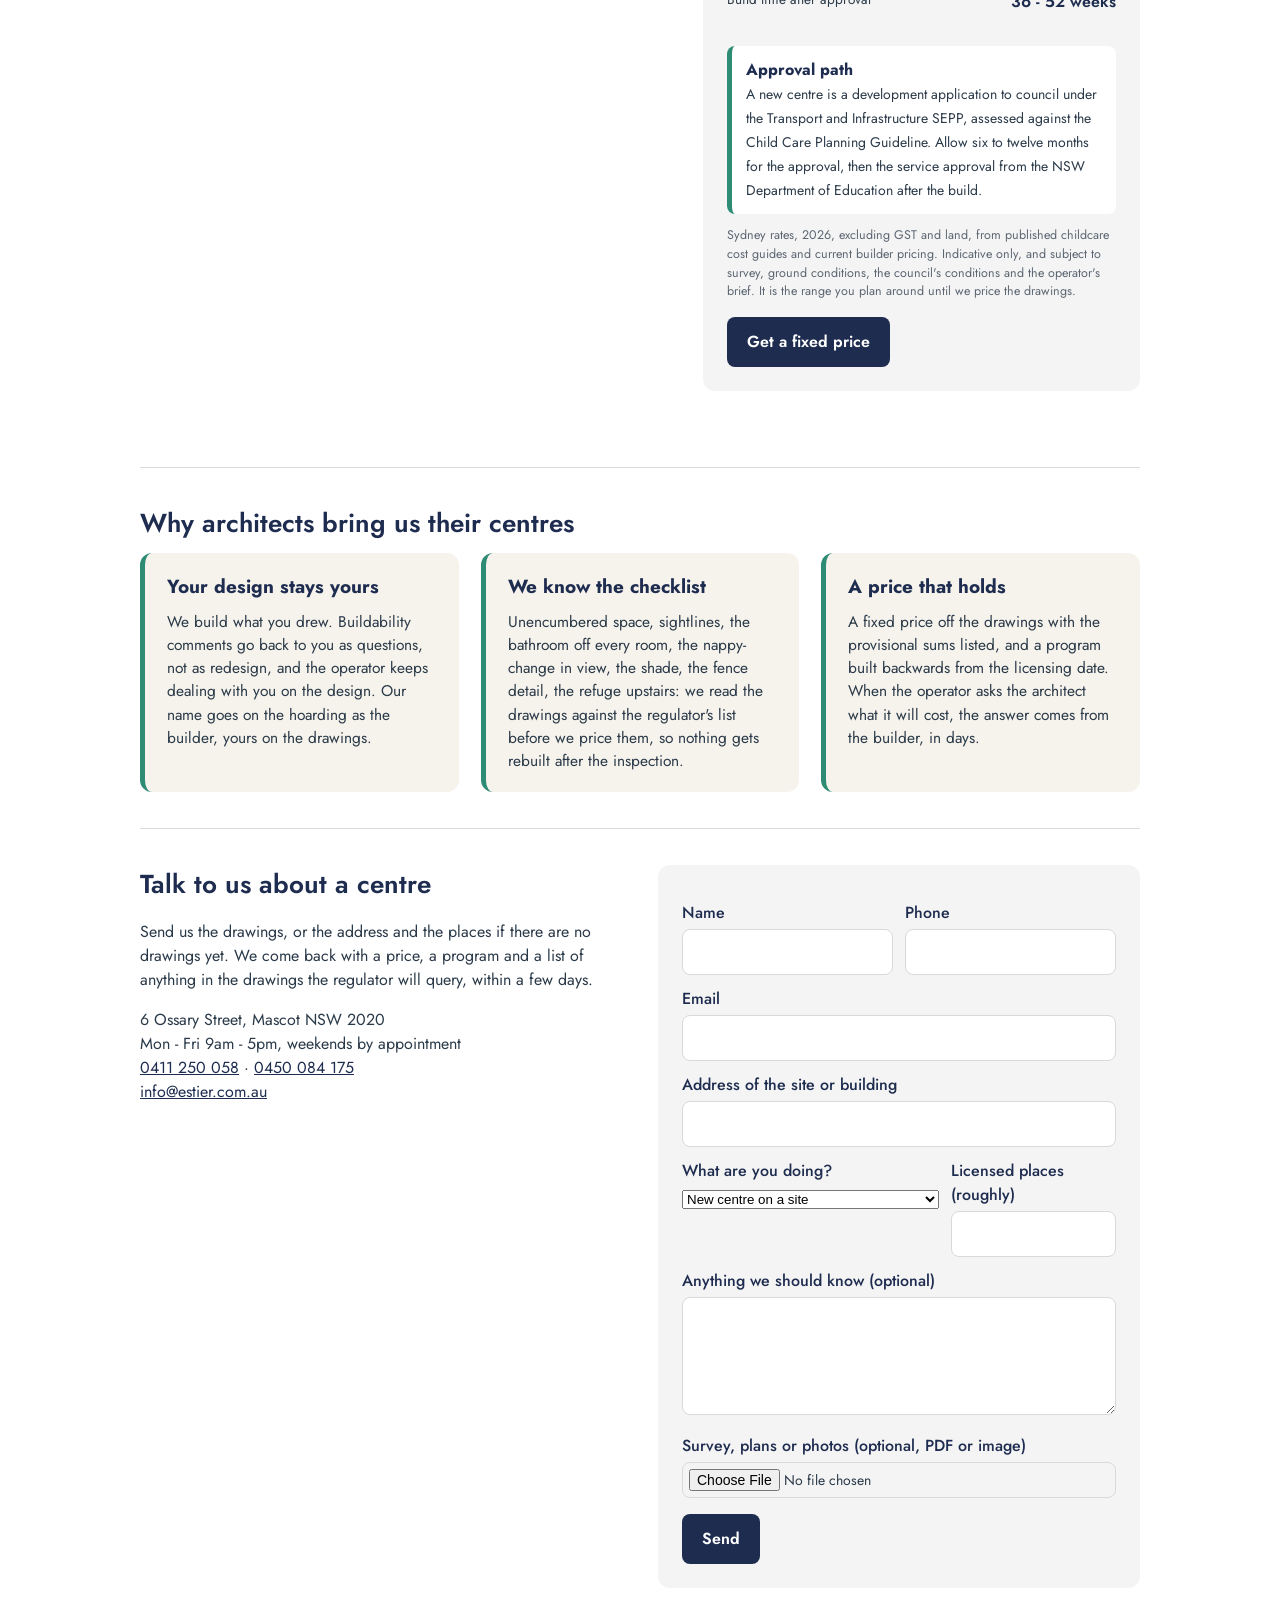
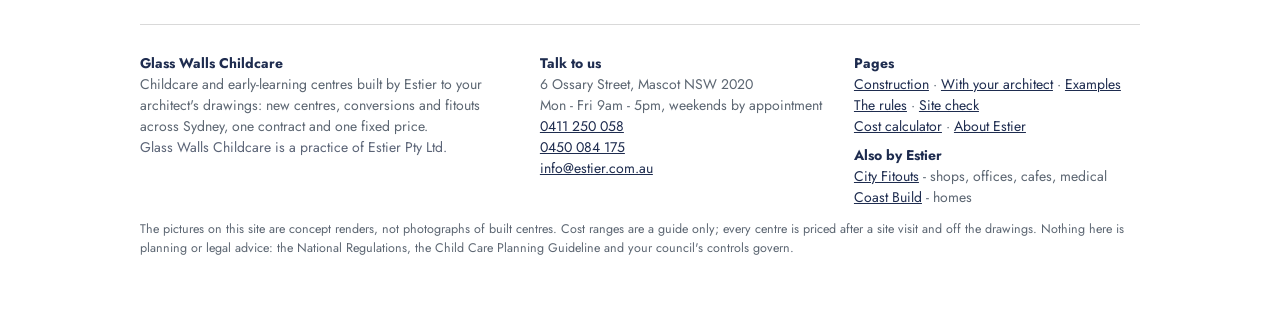
==== commit 6241c04c: "Nav: one line - 'Costs' label, no wrapping, Contact button stays on the row Co-Authored-By: Claude O" ====
--- a/index.html
+++ b/index.html
@@ -22,7 +22,7 @@
 <div class="wrap">
   <header class="top">
     <a class="brand" href="/"><img src="/images/estier-logo.png" alt="Estier" width="118" height="75"><span class="bname"><b>Glass Walls</b><small>Childcare</small></span></a>
-    <nav><a href="/childcare-centre-construction-sydney">Construction</a><a href="/working-with-architects">With your architect</a><a href="/examples">Examples</a><a href="/childcare-centre-rules-nsw">The rules</a><a href="/childcare-site-check">Site check</a><a href="/childcare-centre-cost">Cost calculator</a><a class="cta" href="/contact">Contact</a></nav>
+    <nav><a href="/childcare-centre-construction-sydney">Construction</a><a href="/working-with-architects">With your architect</a><a href="/examples">Examples</a><a href="/childcare-centre-rules-nsw">The rules</a><a href="/childcare-site-check">Site check</a><a href="/childcare-centre-cost">Costs</a><a class="cta" href="/contact">Contact</a></nav>
   </header>
 
   <section class="hero">
--- a/gw.css
+++ b/gw.css
@@ -4,6 +4,8 @@
 .kick{color:var(--sage);margin-bottom:22px}
 .textlink{color:var(--sage)}
 nav a.cta{background:var(--navy)}
+@media(min-width:641px){nav{display:flex;align-items:center;flex-wrap:nowrap}nav a{white-space:nowrap;margin-left:18px}}
+@media(min-width:901px) and (max-width:1180px){nav a{margin-left:12px;font-size:15px}}
 .appr{border-left-color:var(--sage)}
 .btn.amber{background:var(--navy)}
 .btn.ghost{background:#fff;color:var(--navy);border:2px solid var(--navy);margin-left:8px}
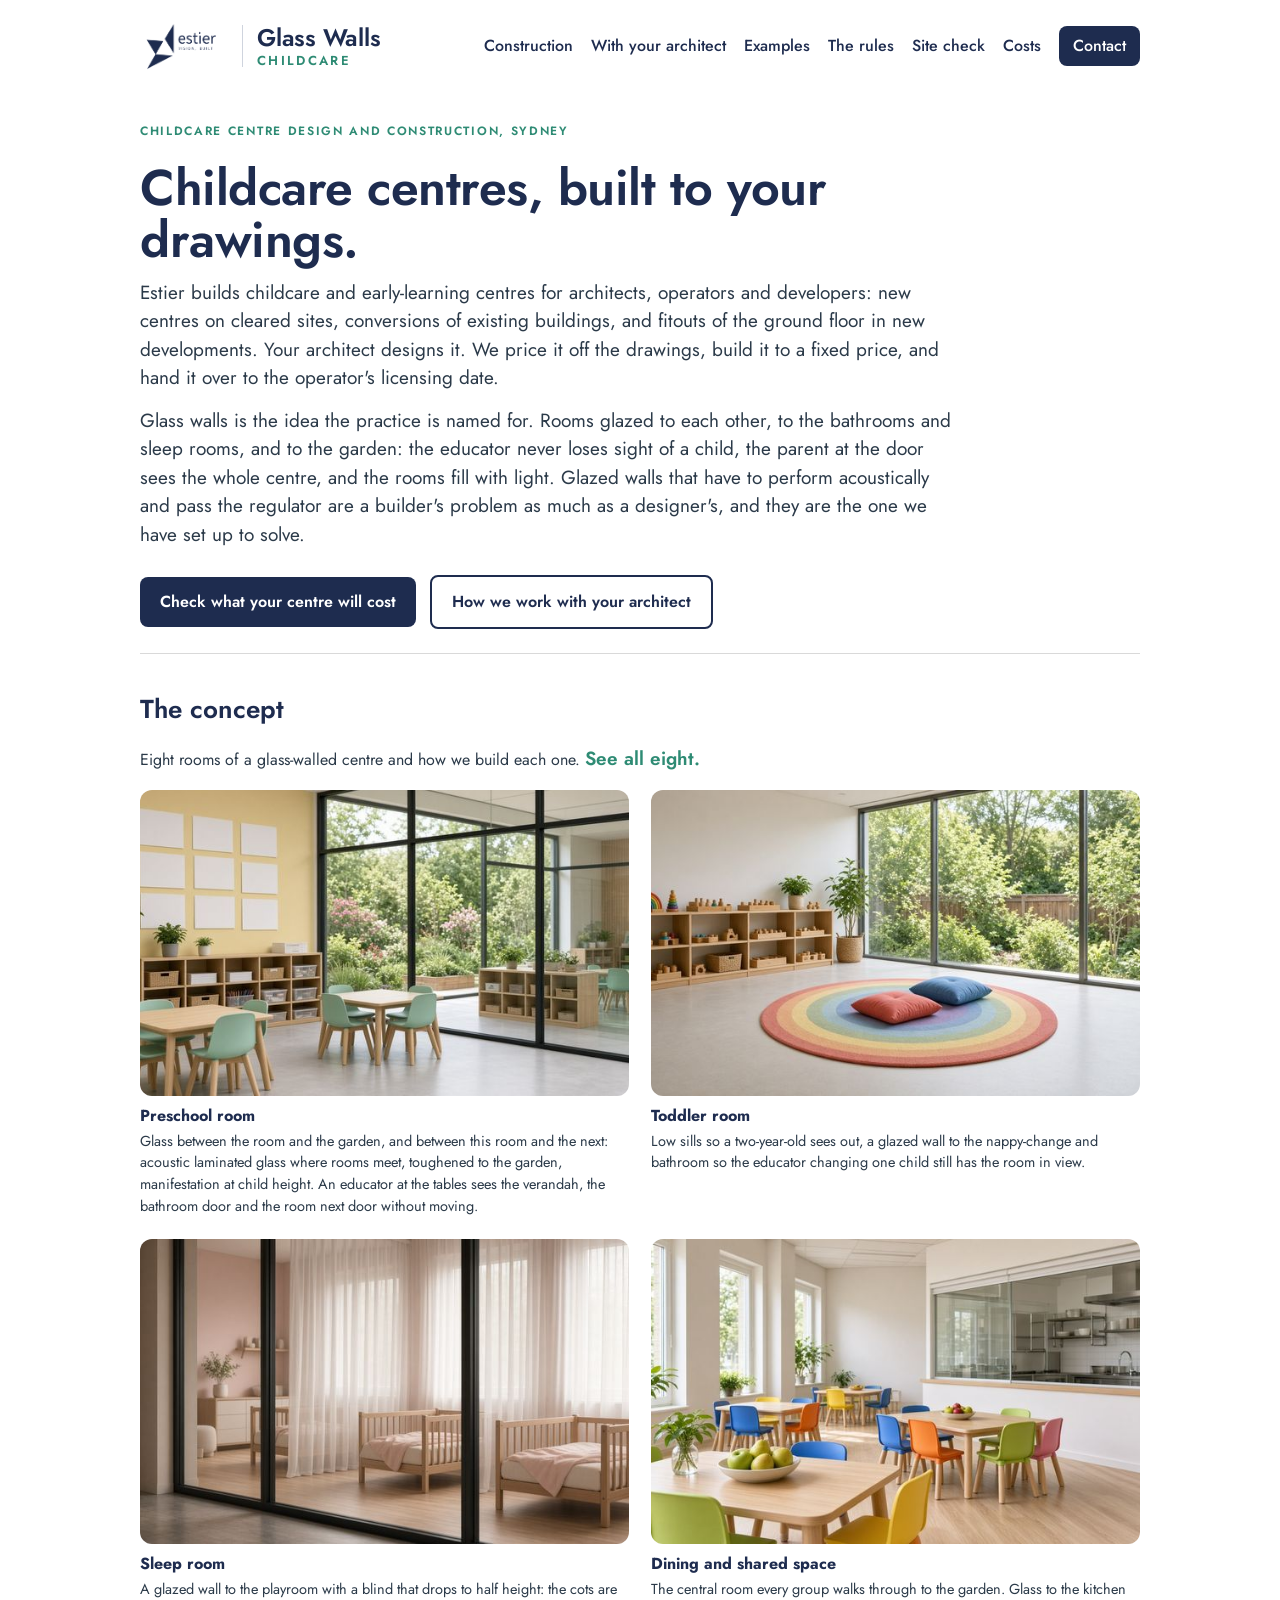
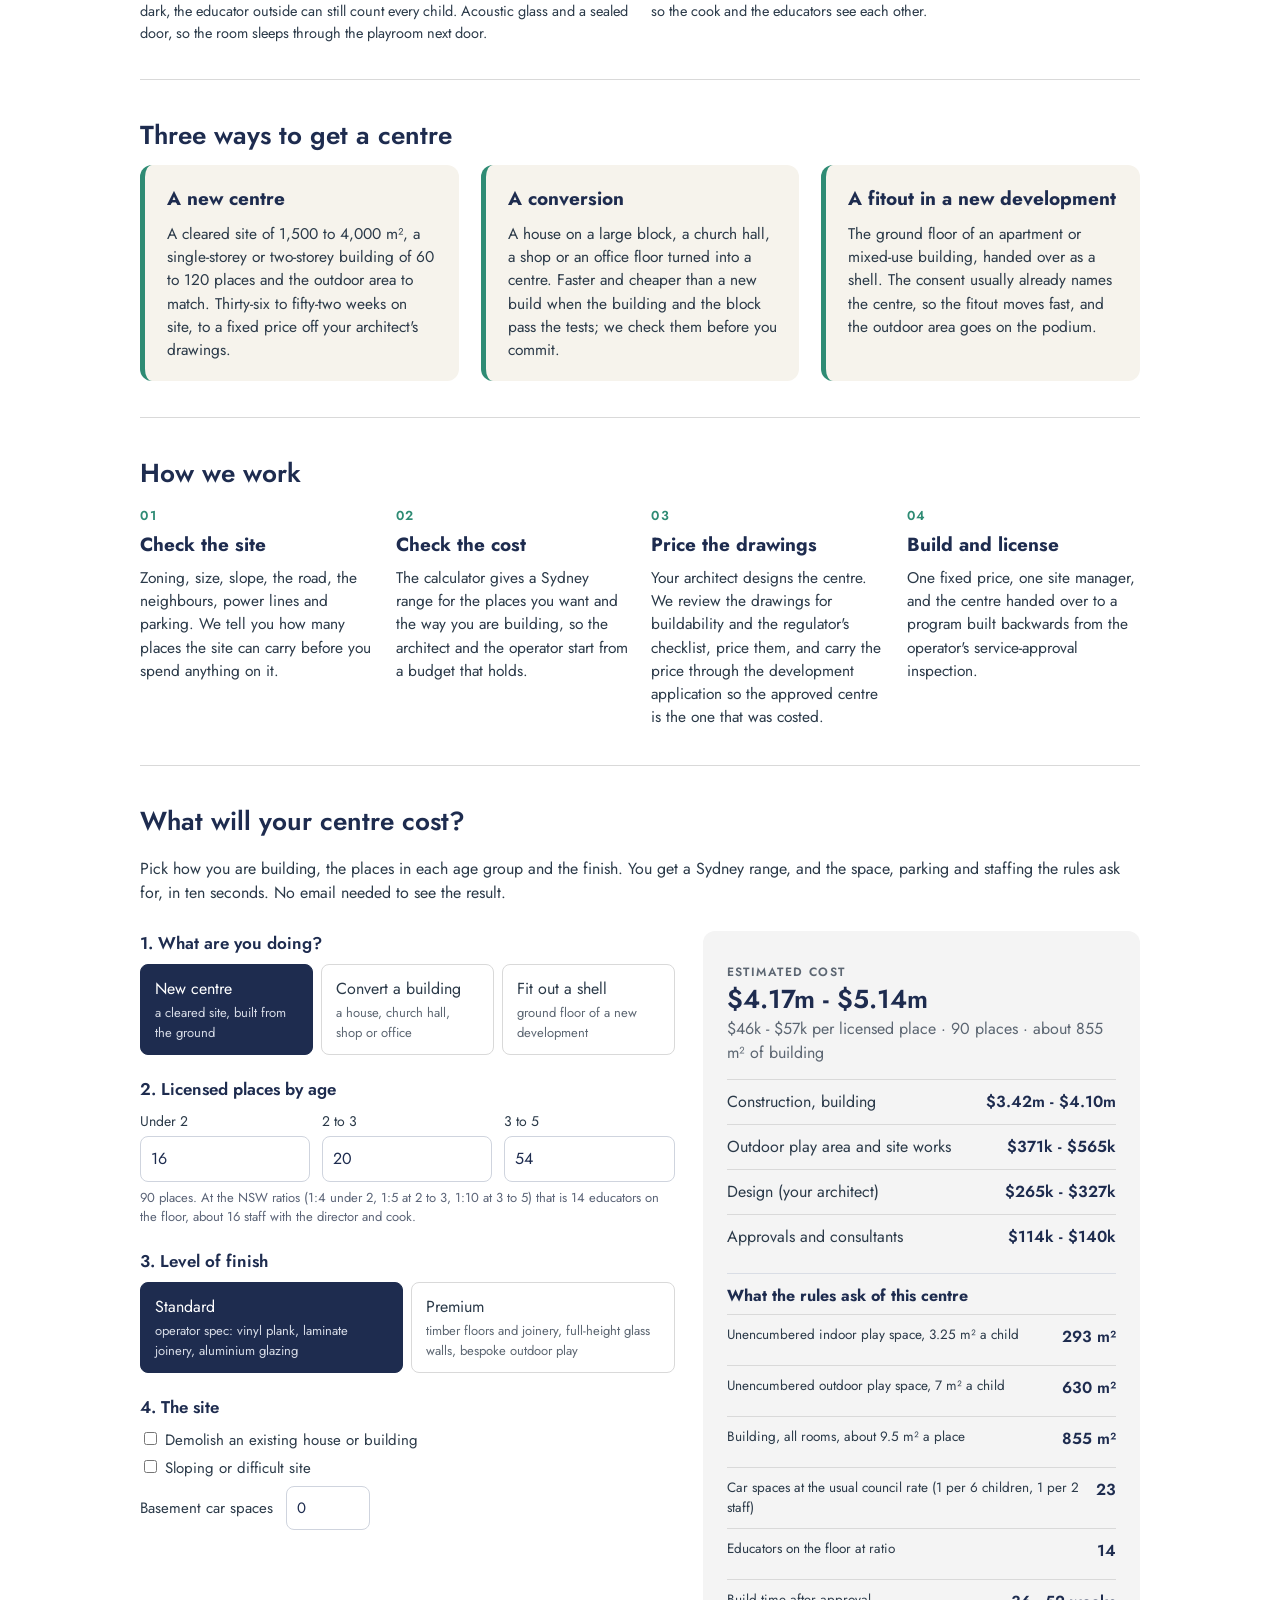
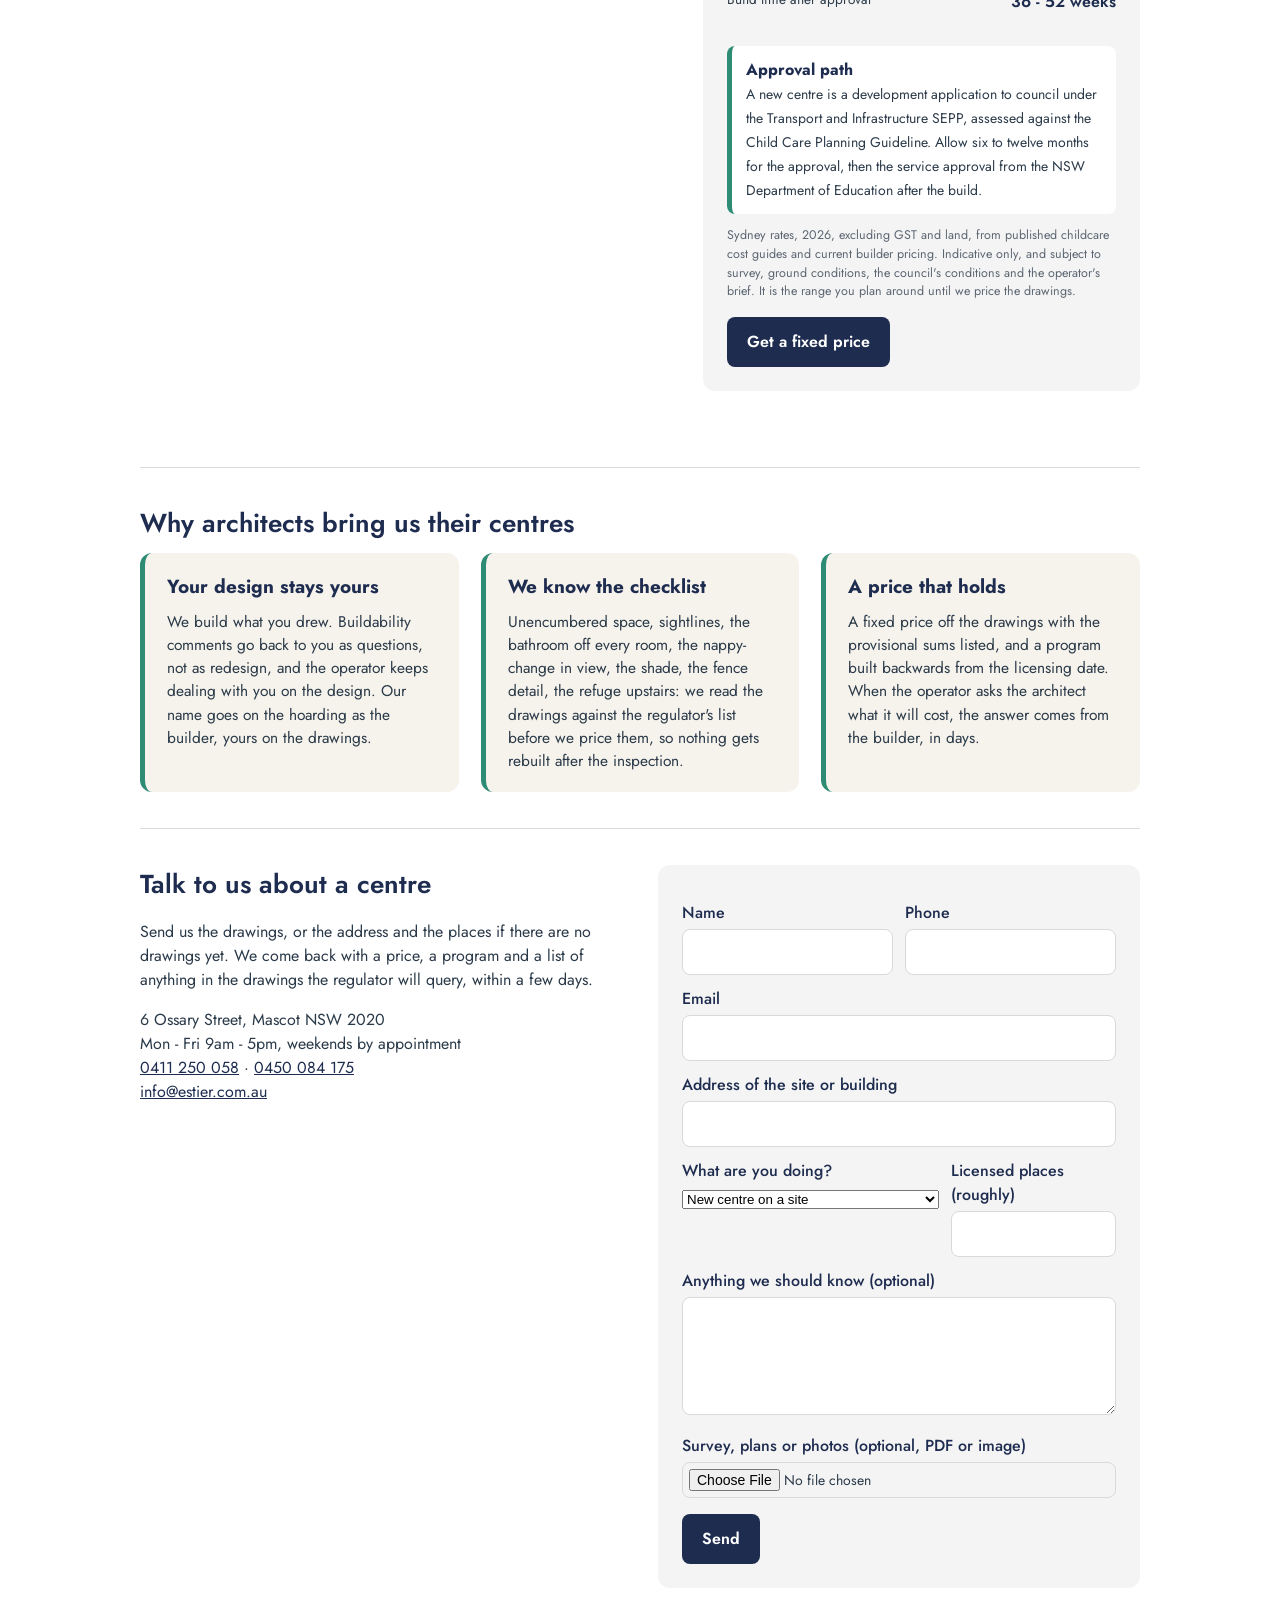
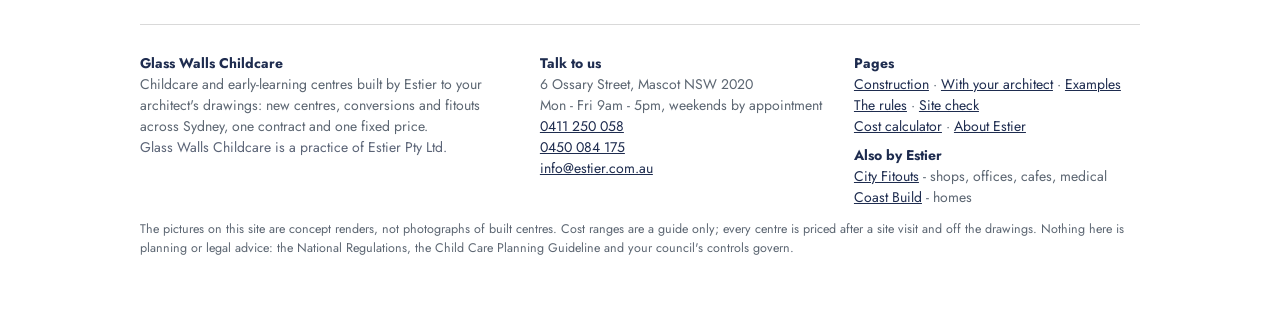
==== commit a025c60b: "Remove 'concept render' labels from the pictures (footer note stays) Co-Authored-By: Claude Opus 5.5" ====
--- a/index.html
+++ b/index.html
@@ -35,7 +35,7 @@
   <section class="band">
     <h2>The concept</h2>
     <p>Eight rooms of a glass-walled centre and how we build each one. <a class="textlink" href="/examples">See all eight.</a></p>
-    <div class="gallery"><figure><a href="/examples#preschool-room"><img src="/images/preschool-room-s.jpg" alt="Preschool room: childcare concept render" loading="lazy" width="640" height="360"></a><figcaption><b>Preschool room</b> Glass between the room and the garden, and between this room and the next: acoustic laminated glass where rooms meet, toughened to the garden, manifestation at child height. An educator at the tables sees the verandah, the bathroom door and the room next door without moving.</figcaption></figure><figure><a href="/examples#toddler-room"><img src="/images/toddler-room-s.jpg" alt="Toddler room: childcare concept render" loading="lazy" width="640" height="360"></a><figcaption><b>Toddler room</b> Low sills so a two-year-old sees out, a glazed wall to the nappy-change and bathroom so the educator changing one child still has the room in view.</figcaption></figure><figure><a href="/examples#sleep-room"><img src="/images/sleep-room-s.jpg" alt="Sleep room: childcare concept render" loading="lazy" width="640" height="360"></a><figcaption><b>Sleep room</b> A glazed wall to the playroom with a blind that drops to half height: the cots are dark, the educator outside can still count every child. Acoustic glass and a sealed door, so the room sleeps through the playroom next door.</figcaption></figure><figure><a href="/examples#dining-room"><img src="/images/dining-room-s.jpg" alt="Dining and shared space: childcare concept render" loading="lazy" width="640" height="360"></a><figcaption><b>Dining and shared space</b> The central room every group walks through to the garden. Glass to the kitchen so the cook and the educators see each other.</figcaption></figure></div>
+    <div class="gallery"><figure><a href="/examples#preschool-room"><img src="/images/preschool-room-s.jpg" alt="Preschool room: glass-walled childcare centre" loading="lazy" width="640" height="360"></a><figcaption><b>Preschool room</b> Glass between the room and the garden, and between this room and the next: acoustic laminated glass where rooms meet, toughened to the garden, manifestation at child height. An educator at the tables sees the verandah, the bathroom door and the room next door without moving.</figcaption></figure><figure><a href="/examples#toddler-room"><img src="/images/toddler-room-s.jpg" alt="Toddler room: glass-walled childcare centre" loading="lazy" width="640" height="360"></a><figcaption><b>Toddler room</b> Low sills so a two-year-old sees out, a glazed wall to the nappy-change and bathroom so the educator changing one child still has the room in view.</figcaption></figure><figure><a href="/examples#sleep-room"><img src="/images/sleep-room-s.jpg" alt="Sleep room: glass-walled childcare centre" loading="lazy" width="640" height="360"></a><figcaption><b>Sleep room</b> A glazed wall to the playroom with a blind that drops to half height: the cots are dark, the educator outside can still count every child. Acoustic glass and a sealed door, so the room sleeps through the playroom next door.</figcaption></figure><figure><a href="/examples#dining-room"><img src="/images/dining-room-s.jpg" alt="Dining and shared space: glass-walled childcare centre" loading="lazy" width="640" height="360"></a><figcaption><b>Dining and shared space</b> The central room every group walks through to the garden. Glass to the kitchen so the cook and the educators see each other.</figcaption></figure></div>
   </section>
   <section class="band">
     <h2>Three ways to get a centre</h2>
